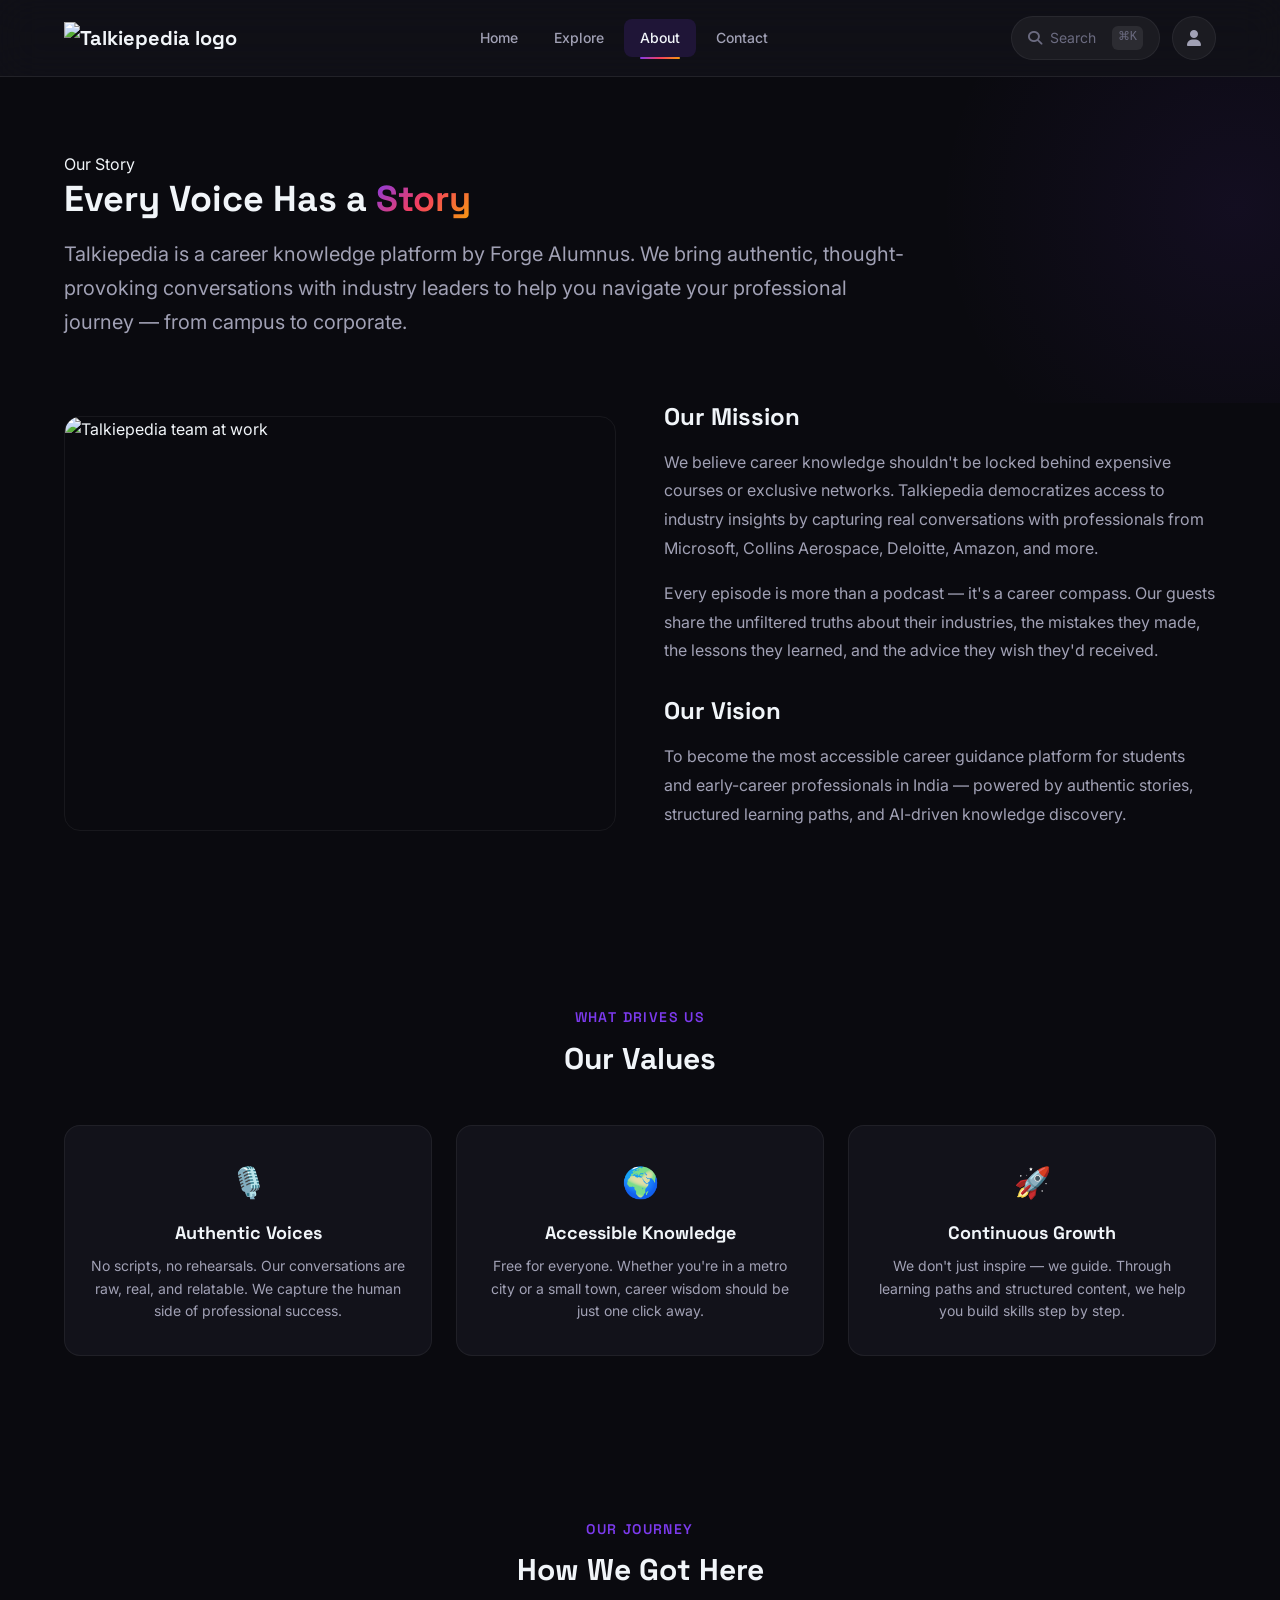
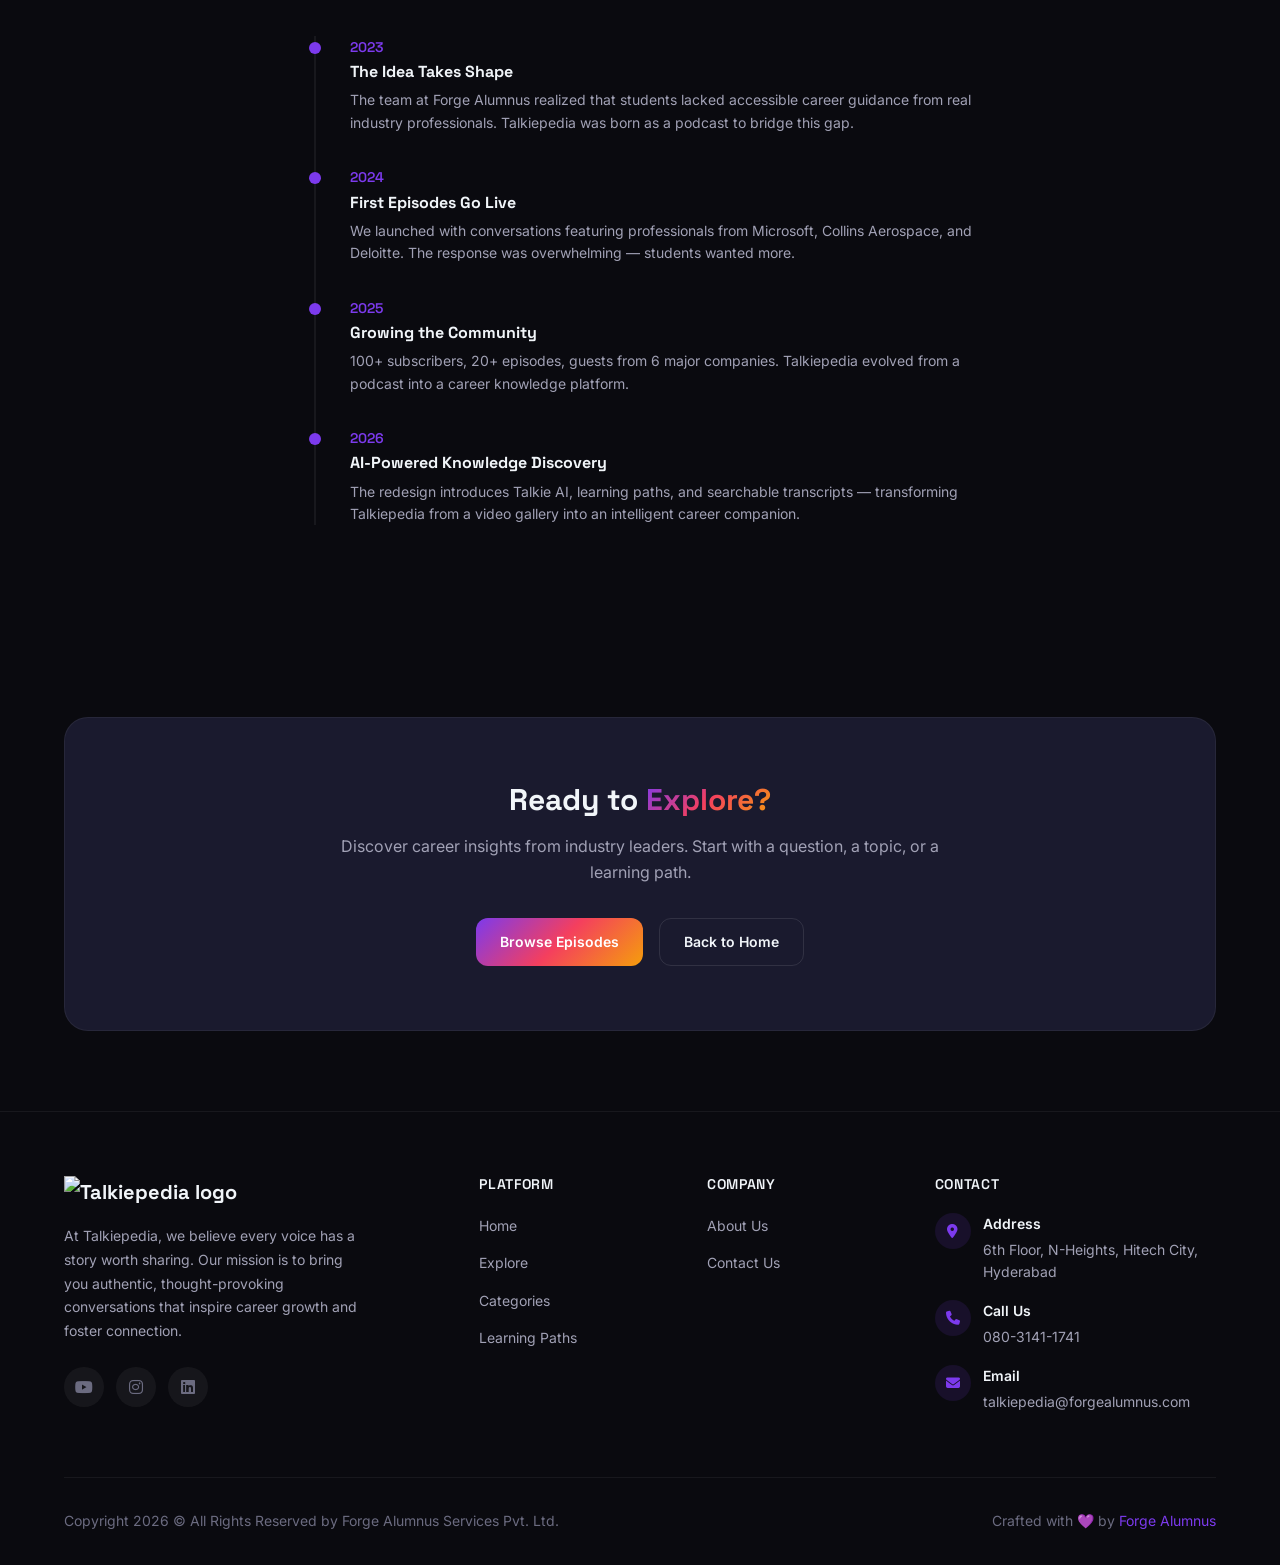
==== about.html @ c6d3da63 "Talkiepedia Redesign - Final Enhancements" ====
<!DOCTYPE html>
<html lang="en">
<head>
  <meta charset="UTF-8">
  <meta name="viewport" content="width=device-width, initial-scale=1.0">
  <meta name="color-scheme" content="dark">
  <meta name="description" content="About Talkiepedia — Our mission to unlock career knowledge through authentic conversations with industry leaders.">
  <title>About Us — Talkiepedia</title>
  <link rel="icon" href="https://talkiepedia.forgealumnus.com/image/fav.png" type="image/png">
  <link rel="stylesheet" href="css/style.css">
  <link rel="stylesheet" href="https://cdnjs.cloudflare.com/ajax/libs/font-awesome/6.5.2/css/all.min.css">
  <style>
    /* About-specific styles */
    .about-hero {
      position: relative;
      padding: var(--space-20) 0 var(--space-16);
      overflow: hidden;
    }
    .about-hero::before {
      content: '';
      position: absolute;
      top: -50%;
      right: -20%;
      width: 600px;
      height: 600px;
      background: radial-gradient(circle, rgba(124,58,237,0.08) 0%, transparent 70%);
      border-radius: 50%;
      pointer-events: none;
    }
    .about-hero h1 {
      font-size: var(--text-4xl);
      margin-bottom: var(--space-4);
    }
    .about-hero .about-lead {
      font-size: var(--text-xl);
      color: var(--text-secondary);
      max-width: var(--content-max);
      line-height: 1.7;
    }

    .about-content {
      display: grid;
      grid-template-columns: 1fr 1fr;
      gap: var(--space-12);
      align-items: center;
    }
    .about-image {
      border-radius: var(--radius-xl);
      overflow: hidden;
      border: 1px solid var(--border-subtle);
    }
    .about-image img {
      width: 100%;
      height: 100%;
      object-fit: cover;
      aspect-ratio: 4/3;
    }
    .about-text h2 {
      font-size: var(--text-2xl);
      margin-bottom: var(--space-4);
    }
    .about-text p {
      color: var(--text-secondary);
      line-height: 1.8;
      margin-bottom: var(--space-4);
    }

    .values-grid {
      display: grid;
      grid-template-columns: repeat(3, 1fr);
      gap: var(--space-6);
    }
    .value-card {
      background: var(--bg-surface);
      border: 1px solid var(--border-subtle);
      border-radius: var(--radius-xl);
      padding: var(--space-8) var(--space-6);
      text-align: center;
      transition: all var(--duration-normal) var(--ease-out);
    }
    .value-card:hover {
      border-color: var(--border-medium);
      transform: translateY(-4px);
      box-shadow: var(--shadow-lg);
    }
    .value-icon {
      font-size: var(--text-3xl);
      margin-bottom: var(--space-4);
    }
    .value-card h3 {
      font-size: var(--text-lg);
      margin-bottom: var(--space-3);
    }
    .value-card p {
      font-size: var(--text-sm);
      color: var(--text-secondary);
      line-height: 1.6;
    }

    .timeline {
      position: relative;
      max-width: 700px;
      margin: 0 auto;
    }
    .timeline::before {
      content: '';
      position: absolute;
      left: 24px;
      top: 0;
      bottom: 0;
      width: 2px;
      background: var(--border-subtle);
    }
    .timeline-item {
      display: flex;
      gap: var(--space-6);
      margin-bottom: var(--space-8);
      position: relative;
    }
    .timeline-dot {
      width: 12px;
      height: 12px;
      border-radius: var(--radius-full);
      background: var(--accent-primary);
      flex-shrink: 0;
      margin-top: 6px;
      position: relative;
      left: 19px;
      z-index: 1;
    }
    .timeline-content {
      padding-left: var(--space-6);
    }
    .timeline-year {
      font-family: var(--font-heading);
      font-size: var(--text-sm);
      font-weight: 600;
      color: var(--accent-primary);
      margin-bottom: var(--space-1);
    }
    .timeline-content h4 {
      font-size: var(--text-base);
      margin-bottom: var(--space-2);
    }
    .timeline-content p {
      font-size: var(--text-sm);
      color: var(--text-secondary);
      line-height: 1.6;
    }

    @media (max-width: 768px) {
      .about-content { grid-template-columns: 1fr; }
      .values-grid { grid-template-columns: 1fr; }
      .about-hero h1 { font-size: var(--text-3xl); }
    }
  </style>
</head>
<body>

  <a href="#main-content" class="skip-link">Skip to main content</a>

  <!-- NAVBAR -->
  <nav class="navbar" role="navigation" aria-label="Main navigation">
    <div class="container">
      <a href="index.html" class="navbar-logo" aria-label="Talkiepedia Home">
        <img src="https://talkiepedia.forgealumnus.com/image/logo.png" alt="Talkiepedia logo">
      </a>
      <div class="navbar-links" id="navLinks" role="menubar">
        <a href="index.html" role="menuitem">Home</a>
        <a href="explore.html" role="menuitem">Explore</a>
        <a href="about.html" class="active" role="menuitem">About</a>
        <a href="contact.html" role="menuitem">Contact</a>
      </div>
      <div class="navbar-right">
        <button class="navbar-search-btn" id="navSearchBtn" aria-label="Open AI Search">
          <i class="fa-solid fa-magnifying-glass" aria-hidden="true"></i>
          <span class="search-btn-text">Search</span>
          <kbd aria-hidden="true">⌘K</kbd>
        </button>
        <button class="navbar-profile" aria-label="User Profile">
          <i class="fa-solid fa-user" aria-hidden="true"></i>
        </button>
        <button class="navbar-toggle" id="navToggle" aria-label="Toggle navigation menu" aria-expanded="false">
          <span></span>
        </button>
      </div>
    </div>
  </nav>
  <div class="mobile-overlay" id="mobileOverlay"></div>
  <div class="navbar-spacer"></div>

  <!-- MAIN -->
  <main id="main-content">

    <!-- About Hero -->
    <section class="about-hero">
      <div class="container reveal">
        <span class="section-label">Our Story</span>
        <h1>Every Voice Has a <span class="text-gradient">Story</span></h1>
        <p class="about-lead">
          Talkiepedia is a career knowledge platform by Forge Alumnus. We bring authentic, thought-provoking conversations with industry leaders to help you navigate your professional journey — from campus to corporate.
        </p>
      </div>
    </section>

    <!-- Mission & Vision -->
    <section class="section" style="padding-top: 0;">
      <div class="container">
        <div class="about-content reveal">
          <div class="about-image">
            <img src="https://talkiepedia.forgealumnus.com/image/aboutus.jpg" alt="Talkiepedia team at work" loading="lazy">
          </div>
          <div class="about-text">
            <h2>Our Mission</h2>
            <p>
              We believe career knowledge shouldn't be locked behind expensive courses or exclusive networks. Talkiepedia democratizes access to industry insights by capturing real conversations with professionals from Microsoft, Collins Aerospace, Deloitte, Amazon, and more.
            </p>
            <p>
              Every episode is more than a podcast — it's a career compass. Our guests share the unfiltered truths about their industries, the mistakes they made, the lessons they learned, and the advice they wish they'd received.
            </p>
            <h2 style="margin-top: var(--space-8);">Our Vision</h2>
            <p>
              To become the most accessible career guidance platform for students and early-career professionals in India — powered by authentic stories, structured learning paths, and AI-driven knowledge discovery.
            </p>
          </div>
        </div>
      </div>
    </section>

    <!-- Values -->
    <section class="section">
      <div class="container">
        <div class="section-header reveal">
          <span class="section-label">What Drives Us</span>
          <h2>Our Values</h2>
        </div>
        <div class="values-grid reveal-stagger">
          <div class="value-card reveal">
            <div class="value-icon">🎙️</div>
            <h3>Authentic Voices</h3>
            <p>No scripts, no rehearsals. Our conversations are raw, real, and relatable. We capture the human side of professional success.</p>
          </div>
          <div class="value-card reveal">
            <div class="value-icon">🌍</div>
            <h3>Accessible Knowledge</h3>
            <p>Free for everyone. Whether you're in a metro city or a small town, career wisdom should be just one click away.</p>
          </div>
          <div class="value-card reveal">
            <div class="value-icon">🚀</div>
            <h3>Continuous Growth</h3>
            <p>We don't just inspire — we guide. Through learning paths and structured content, we help you build skills step by step.</p>
          </div>
        </div>
      </div>
    </section>

    <!-- Journey Timeline -->
    <section class="section">
      <div class="container">
        <div class="section-header reveal">
          <span class="section-label">Our Journey</span>
          <h2>How We Got Here</h2>
        </div>
        <div class="timeline reveal">
          <div class="timeline-item">
            <div class="timeline-dot"></div>
            <div class="timeline-content">
              <div class="timeline-year">2023</div>
              <h4>The Idea Takes Shape</h4>
              <p>The team at Forge Alumnus realized that students lacked accessible career guidance from real industry professionals. Talkiepedia was born as a podcast to bridge this gap.</p>
            </div>
          </div>
          <div class="timeline-item">
            <div class="timeline-dot"></div>
            <div class="timeline-content">
              <div class="timeline-year">2024</div>
              <h4>First Episodes Go Live</h4>
              <p>We launched with conversations featuring professionals from Microsoft, Collins Aerospace, and Deloitte. The response was overwhelming — students wanted more.</p>
            </div>
          </div>
          <div class="timeline-item">
            <div class="timeline-dot"></div>
            <div class="timeline-content">
              <div class="timeline-year">2025</div>
              <h4>Growing the Community</h4>
              <p>100+ subscribers, 20+ episodes, guests from 6 major companies. Talkiepedia evolved from a podcast into a career knowledge platform.</p>
            </div>
          </div>
          <div class="timeline-item">
            <div class="timeline-dot"></div>
            <div class="timeline-content">
              <div class="timeline-year">2026</div>
              <h4>AI-Powered Knowledge Discovery</h4>
              <p>The redesign introduces Talkie AI, learning paths, and searchable transcripts — transforming Talkiepedia from a video gallery into an intelligent career companion.</p>
            </div>
          </div>
        </div>
      </div>
    </section>

    <!-- CTA -->
    <section class="section">
      <div class="container">
        <div class="newsletter reveal">
          <h2>Ready to <span class="text-gradient">Explore?</span></h2>
          <p>Discover career insights from industry leaders. Start with a question, a topic, or a learning path.</p>
          <div style="display: flex; gap: var(--space-4); justify-content: center; flex-wrap: wrap;">
            <a href="explore.html" class="btn btn-primary">Browse Episodes</a>
            <a href="index.html" class="btn btn-secondary">Back to Home</a>
          </div>
        </div>
      </div>
    </section>

  </main>

  <!-- FOOTER -->
  <footer class="footer" role="contentinfo">
    <div class="container">
      <div class="footer-grid">
        <div class="footer-brand">
          <a href="index.html" class="navbar-logo" aria-label="Talkiepedia Home">
            <img src="https://talkiepedia.forgealumnus.com/image/logo.png" alt="Talkiepedia logo">
          </a>
          <p>At Talkiepedia, we believe every voice has a story worth sharing. Our mission is to bring you authentic, thought-provoking conversations that inspire career growth and foster connection.</p>
          <div class="footer-social">
            <a href="https://www.youtube.com/@Talkiepedia" target="_blank" rel="noopener noreferrer" aria-label="YouTube">
              <i class="fa-brands fa-youtube" aria-hidden="true"></i>
            </a>
            <a href="https://www.instagram.com/talkiepedia/" target="_blank" rel="noopener noreferrer" aria-label="Instagram">
              <i class="fa-brands fa-instagram" aria-hidden="true"></i>
            </a>
            <a href="https://www.linkedin.com/in/dhananjay-dubey-35aa31169/" target="_blank" rel="noopener noreferrer" aria-label="LinkedIn">
              <i class="fa-brands fa-linkedin" aria-hidden="true"></i>
            </a>
          </div>
        </div>

        <div class="footer-column">
          <h5>Platform</h5>
          <ul>
            <li><a href="index.html">Home</a></li>
            <li><a href="explore.html">Explore</a></li>
            <li><a href="index.html#categories">Categories</a></li>
            <li><a href="index.html#learning-paths">Learning Paths</a></li>
          </ul>
        </div>

        <div class="footer-column">
          <h5>Company</h5>
          <ul>
            <li><a href="about.html">About Us</a></li>
            <li><a href="contact.html">Contact Us</a></li>
          </ul>
        </div>

        <div class="footer-column">
          <h5>Contact</h5>
          <div class="footer-contact-item">
            <div class="footer-contact-icon"><i class="fa-solid fa-location-dot" aria-hidden="true"></i></div>
            <div class="footer-contact-text">
              <span>Address</span>
              <a href="https://www.google.com/maps/search/6th+floor,+N-heights,+Hitech-City,+Hyderabad" target="_blank" rel="noopener noreferrer">6th Floor, N-Heights, Hitech City, Hyderabad</a>
            </div>
          </div>
          <div class="footer-contact-item">
            <div class="footer-contact-icon"><i class="fa-solid fa-phone" aria-hidden="true"></i></div>
            <div class="footer-contact-text">
              <span>Call Us</span>
              <a href="tel:08031411741">080-3141-1741</a>
            </div>
          </div>
          <div class="footer-contact-item">
            <div class="footer-contact-icon"><i class="fa-solid fa-envelope" aria-hidden="true"></i></div>
            <div class="footer-contact-text">
              <span>Email</span>
              <a href="mailto:talkiepedia@forgealumnus.com">talkiepedia@forgealumnus.com</a>
            </div>
          </div>
        </div>
      </div>

      <div class="footer-bottom">
        <p>Copyright 2026 © All Rights Reserved by Forge Alumnus Services Pvt. Ltd.</p>
        <p>Crafted with 💜 by <a href="https://portfolio.forgealumnus.com" target="_blank" rel="noopener noreferrer" style="color:var(--accent-primary);">Forge Alumnus</a></p>
      </div>
    </div>
  </footer>

  <!-- Talkie AI Overlay -->
  <div class="talkie-overlay" id="talkieOverlay" role="dialog" aria-modal="true" aria-label="Talkie AI Search">
    <button class="talkie-close" id="talkieClose" aria-label="Close search">
      <i class="fa-solid fa-xmark" aria-hidden="true"></i>
    </button>
    <div class="talkie-search-container">
      <input type="text" class="talkie-search-input" id="talkieInput" placeholder="Ask anything about careers..." aria-label="Search" autocomplete="off">
    </div>
    <div class="talkie-suggestions" id="talkieSuggestions">
      <h4>💡 Try asking</h4>
      <div class="trending-questions" style="justify-content:center;">
        <button class="trending-chip" data-query="How do I crack Microsoft interviews?">How do I crack Microsoft interviews?</button>
        <button class="trending-chip" data-query="What's it like working in aerospace?">What's it like working in aerospace?</button>
      </div>
    </div>
    <div class="talkie-results" id="talkieResults" style="display:none;"></div>
    <div class="talkie-related" id="talkieRelated" style="display:none;"></div>
  </div>

  <script src="js/main.js"></script>
</body>
</html>
---- css/style.css ----
/* ============================================================
   TALKIEPEDIA — Design System
   An AI-Powered Career Knowledge Platform
   ============================================================ */

/* --- Google Fonts --- */
@import url('https://fonts.googleapis.com/css2?family=Inter:wght@300;400;500;600;700&family=Space+Grotesk:wght@400;500;600;700&display=swap');

/* ============================================================
   1. Design Tokens
   ============================================================ */
:root {
  /* Colors — Surfaces */
  --bg-primary:       #0a0a0f;
  --bg-surface:       #12121a;
  --bg-elevated:      #1a1a2e;
  --bg-hover:         #22223a;

  /* Colors — Accents */
  --accent-primary:   #7c3aed;
  --accent-secondary: #f43f5e;
  --accent-warm:      #f59e0b;
  --accent-gradient:  linear-gradient(135deg, #7c3aed, #f43f5e, #f59e0b);
  --accent-gradient-subtle: linear-gradient(135deg, rgba(124,58,237,0.15), rgba(244,63,94,0.08));

  /* Colors — Text */
  --text-primary:     #f1f5f9;
  --text-secondary:   #a1a1b5;
  --text-muted:       #6b6b80;

  /* Colors — Borders & Glass */
  --border-subtle:    rgba(255,255,255,0.06);
  --border-medium:    rgba(255,255,255,0.10);
  --glass-bg:         rgba(18,18,26,0.80);
  --glass-border:     rgba(255,255,255,0.08);

  /* Colors — Semantic */
  --success:          #22c55e;
  --warning:          #f59e0b;
  --error:            #ef4444;

  /* Typography */
  --font-heading:     'Space Grotesk', system-ui, sans-serif;
  --font-body:        'Inter', system-ui, sans-serif;

  /* Type Scale */
  --text-xs:    0.75rem;
  --text-sm:    0.875rem;
  --text-base:  1rem;
  --text-lg:    1.125rem;
  --text-xl:    1.25rem;
  --text-2xl:   1.5rem;
  --text-3xl:   1.875rem;
  --text-4xl:   2.25rem;
  --text-5xl:   3rem;
  --text-6xl:   3.75rem;

  /* Spacing */
  --space-1:  0.25rem;
  --space-2:  0.5rem;
  --space-3:  0.75rem;
  --space-4:  1rem;
  --space-5:  1.25rem;
  --space-6:  1.5rem;
  --space-8:  2rem;
  --space-10: 2.5rem;
  --space-12: 3rem;
  --space-16: 4rem;
  --space-20: 5rem;
  --space-24: 6rem;

  /* Radius */
  --radius-sm:   0.375rem;
  --radius-md:   0.5rem;
  --radius-lg:   0.75rem;
  --radius-xl:   1rem;
  --radius-2xl:  1.5rem;
  --radius-full: 9999px;

  /* Shadows (elevation) */
  --shadow-sm:   0 1px 2px rgba(0,0,0,0.3);
  --shadow-md:   0 4px 12px rgba(0,0,0,0.4);
  --shadow-lg:   0 8px 24px rgba(0,0,0,0.5);
  --shadow-glow: 0 0 20px rgba(124,58,237,0.15);

  /* Transitions */
  --ease-out:  cubic-bezier(0.16, 1, 0.3, 1);
  --ease-in-out: cubic-bezier(0.4, 0, 0.2, 1);
  --duration-fast:   150ms;
  --duration-normal: 250ms;
  --duration-slow:   400ms;

  /* Layout */
  --container-max: 1200px;
  --content-max:   65ch;

  color-scheme: dark;
}

/* ============================================================
   2. Reset & Base
   ============================================================ */
*,
*::before,
*::after {
  box-sizing: border-box;
  margin: 0;
  padding: 0;
}

html {
  scroll-behavior: smooth;
  -webkit-text-size-adjust: 100%;
  text-size-adjust: 100%;
}

body {
  font-family: var(--font-body);
  font-size: var(--text-base);
  line-height: 1.6;
  color: var(--text-primary);
  background-color: var(--bg-primary);
  -webkit-font-smoothing: antialiased;
  -moz-osx-font-smoothing: grayscale;
  overflow-x: hidden;
}

img, video, svg {
  display: block;
  max-width: 100%;
  height: auto;
}

a {
  color: inherit;
  text-decoration: none;
}

button {
  font: inherit;
  cursor: pointer;
  border: none;
  background: none;
  color: inherit;
}

ul, ol {
  list-style: none;
}

/* ============================================================
   3. Accessibility
   ============================================================ */

/* Skip to content */
.skip-link {
  position: absolute;
  top: -100%;
  left: var(--space-4);
  z-index: 10000;
  padding: var(--space-3) var(--space-6);
  background: var(--accent-primary);
  color: white;
  font-weight: 600;
  border-radius: var(--radius-md);
  transition: top var(--duration-fast) var(--ease-out);
}
.skip-link:focus {
  top: var(--space-4);
}

/* Focus ring — never hidden */
:focus-visible {
  outline: 2px solid var(--accent-primary);
  outline-offset: 2px;
}

/* Reduced motion */
@media (prefers-reduced-motion: reduce) {
  *, *::before, *::after {
    animation-duration: 0.01ms !important;
    animation-iteration-count: 1 !important;
    transition-duration: 0.01ms !important;
    scroll-behavior: auto !important;
  }
}

/* Screen reader only */
.sr-only {
  position: absolute;
  width: 1px;
  height: 1px;
  padding: 0;
  margin: -1px;
  overflow: hidden;
  clip: rect(0,0,0,0);
  white-space: nowrap;
  border: 0;
}

/* High contrast */
@media (prefers-contrast: more) {
  :root {
    --border-subtle: rgba(255,255,255,0.20);
    --border-medium: rgba(255,255,255,0.30);
    --text-secondary: #c8c8d8;
  }
}

/* ============================================================
   4. Layout
   ============================================================ */
.container {
  width: 100%;
  max-width: var(--container-max);
  margin: 0 auto;
  padding: 0 var(--space-6);
}

.section {
  padding: var(--space-20) 0;
}

.section-header {
  text-align: center;
  margin-bottom: var(--space-12);
}

.section-header .section-label {
  display: inline-block;
  font-family: var(--font-heading);
  font-size: var(--text-sm);
  font-weight: 600;
  letter-spacing: 0.1em;
  text-transform: uppercase;
  color: var(--accent-primary);
  margin-bottom: var(--space-3);
}

.section-header h2 {
  font-family: var(--font-heading);
  font-size: var(--text-3xl);
  font-weight: 700;
  color: var(--text-primary);
  line-height: 1.2;
}

.section-header p {
  max-width: var(--content-max);
  margin: var(--space-4) auto 0;
  color: var(--text-secondary);
  font-size: var(--text-lg);
}

/* Grid helpers */
.grid {
  display: grid;
  gap: var(--space-6);
}
.grid-2 { grid-template-columns: repeat(2, 1fr); }
.grid-3 { grid-template-columns: repeat(3, 1fr); }
.grid-4 { grid-template-columns: repeat(4, 1fr); }

@media (max-width: 1024px) {
  .grid-3, .grid-4 { grid-template-columns: repeat(2, 1fr); }
}
@media (max-width: 768px) {
  .grid-2, .grid-3, .grid-4 { grid-template-columns: 1fr; }
}

/* ============================================================
   5. Typography
   ============================================================ */
h1, h2, h3, h4, h5, h6 {
  font-family: var(--font-heading);
  font-weight: 700;
  line-height: 1.2;
  color: var(--text-primary);
}

h1 { font-size: var(--text-5xl); }
h2 { font-size: var(--text-3xl); }
h3 { font-size: var(--text-2xl); }
h4 { font-size: var(--text-xl); }

.text-gradient {
  background: var(--accent-gradient);
  -webkit-background-clip: text;
  background-clip: text;
  -webkit-text-fill-color: transparent;
}

.text-secondary { color: var(--text-secondary); }
.text-muted     { color: var(--text-muted); }
.text-accent    { color: var(--accent-primary); }

/* ============================================================
   6. Navbar
   ============================================================ */
.navbar {
  position: fixed;
  top: 0;
  left: 0;
  right: 0;
  z-index: 1000;
  padding: var(--space-4) 0;
  background: var(--glass-bg);
  backdrop-filter: blur(20px);
  -webkit-backdrop-filter: blur(20px);
  border-bottom: 1px solid var(--glass-border);
  transition: background var(--duration-normal) var(--ease-out);
}

.navbar .container {
  display: flex;
  align-items: center;
  justify-content: space-between;
  gap: var(--space-8);
}

.navbar-logo {
  display: flex;
  align-items: center;
  gap: var(--space-3);
  font-family: var(--font-heading);
  font-size: var(--text-xl);
  font-weight: 700;
  flex-shrink: 0;
}

.navbar-logo img {
  height: 32px;
  width: auto;
}

.navbar-links {
  display: flex;
  align-items: center;
  gap: var(--space-1);
}

.navbar-links a {
  position: relative;
  padding: var(--space-2) var(--space-4);
  font-size: var(--text-sm);
  font-weight: 500;
  color: var(--text-secondary);
  border-radius: var(--radius-md);
  transition: color var(--duration-fast), background var(--duration-fast);
}

.navbar-links a:hover {
  color: var(--text-primary);
  background: rgba(255,255,255,0.05);
}

.navbar-links a.active {
  color: var(--text-primary);
  background: rgba(124, 58, 237, 0.15);
}

.navbar-links a.active::after {
  content: '';
  position: absolute;
  bottom: -2px;
  left: var(--space-4);
  right: var(--space-4);
  height: 2px;
  background: var(--accent-gradient);
  border-radius: var(--radius-full);
}


.navbar-right {
  display: flex;
  align-items: center;
  gap: var(--space-3);
}

.navbar-profile {
  display: flex;
  align-items: center;
  justify-content: center;
  width: 44px;
  height: 44px;
  border-radius: var(--radius-full);
  background: rgba(255,255,255,0.05);
  border: 1px solid var(--border-subtle);
  color: var(--text-secondary);
  cursor: pointer;
  transition: all var(--duration-fast);
  flex-shrink: 0;
  padding: 0;
  overflow: hidden;
}

.navbar-profile:hover {
  border-color: var(--accent-primary);
  color: var(--text-primary);
}

.navbar-profile img {
  width: 100%;
  height: 100%;
  object-fit: cover;
}

.navbar-search-btn {
  display: flex;
  align-items: center;
  gap: var(--space-2);
  padding: var(--space-2) var(--space-4);
  background: rgba(255,255,255,0.05);
  border: 1px solid var(--border-subtle);
  border-radius: var(--radius-full);
  color: var(--text-muted);
  font-size: var(--text-sm);
  transition: all var(--duration-fast);
  min-width: 44px;
  min-height: 44px;
  justify-content: center;
}

.navbar-search-btn:hover {
  border-color: var(--accent-primary);
  color: var(--text-primary);
}

.navbar-search-btn kbd {
  font-size: var(--text-xs);
  padding: 2px 6px;
  background: rgba(255,255,255,0.08);
  border-radius: var(--radius-sm);
  margin-left: var(--space-2);
}

/* Mobile nav toggle */
.navbar-toggle {
  display: none;
  padding: var(--space-2);
  min-width: 44px;
  min-height: 44px;
  align-items: center;
  justify-content: center;
}

.navbar-toggle span {
  display: block;
  width: 20px;
  height: 2px;
  background: var(--text-primary);
  position: relative;
  transition: background var(--duration-fast);
}
.navbar-toggle span::before,
.navbar-toggle span::after {
  content: '';
  position: absolute;
  left: 0;
  width: 100%;
  height: 2px;
  background: var(--text-primary);
  transition: transform var(--duration-normal) var(--ease-out);
}
.navbar-toggle span::before { top: -6px; }
.navbar-toggle span::after  { top: 6px; }

.navbar-toggle.active span { background: transparent; }
.navbar-toggle.active span::before { transform: rotate(45deg) translate(4px, 4px); }
.navbar-toggle.active span::after  { transform: rotate(-45deg) translate(4px, -4px); }

@media (max-width: 768px) {
  .navbar-toggle { display: flex; }
  .navbar-links {
    position: fixed;
    top: 0;
    right: -100%;
    width: 280px;
    height: 100dvh;
    flex-direction: column;
    align-items: flex-start;
    padding: var(--space-20) var(--space-6) var(--space-6);
    background: var(--bg-surface);
    border-left: 1px solid var(--border-subtle);
    transition: right var(--duration-slow) var(--ease-out);
    gap: var(--space-6);
    z-index: 999;
  }
  .navbar-links.open { right: 0; }
  .navbar-links a {
    width: 100%;
    padding: var(--space-3) var(--space-4);
    font-size: var(--text-base);
  }
  .navbar-search-btn kbd,
  .hero-search-input kbd {
    display: none;
  }
  .footer-column a {
    padding: var(--space-2) 0;
    display: inline-block;
  }
  
  .category-scroll {
    justify-content: flex-start;
  }
  .mobile-overlay {
    position: fixed;
    inset: 0;
    background: rgba(0,0,0,0.5);
    opacity: 0;
    pointer-events: none;
    transition: opacity var(--duration-normal);
    z-index: 998;
  }
  .mobile-overlay.active {
    opacity: 1;
    pointer-events: all;
  }
}

/* Spacer for fixed navbar */
.navbar-spacer {
  height: 72px;
}

/* ============================================================
   7. Hero Section
   ============================================================ */
.hero {
  position: relative;
  display: flex;
  flex-direction: column;
  align-items: center;
  justify-content: center;
  min-height: 85vh;
  padding: var(--space-24) var(--space-6) var(--space-16);
  text-align: center;
  overflow: hidden;
}

.hero-bg {
  position: absolute;
  inset: 0;
  z-index: 0;
}

.hero-bg img {
  width: 100%;
  height: 100%;
  object-fit: cover;
  opacity: 0.25;
}

.hero-bg::after {
  content: '';
  position: absolute;
  inset: 0;
  background: linear-gradient(
    to bottom,
    rgba(10,10,15,0.5) 0%,
    rgba(10,10,15,0.7) 50%,
    var(--bg-primary) 100%
  );
}

.hero-content {
  position: relative;
  z-index: 1;
  max-width: 800px;
  margin: 0 auto;
}

.hero-content h1 {
  font-size: var(--text-5xl);
  margin-bottom: var(--space-4);
  letter-spacing: -0.02em;
}

.hero-content .hero-subtitle {
  font-size: var(--text-xl);
  color: var(--text-secondary);
  margin-bottom: var(--space-10);
  max-width: var(--content-max);
  margin-inline: auto;
}

/* Hero search bar */
.hero-search {
  width: 100%;
  max-width: 640px;
  margin: 0 auto var(--space-8);
}

.hero-search-input {
  display: flex;
  align-items: center;
  gap: var(--space-3);
  width: 100%;
  padding: var(--space-4) var(--space-6);
  background: var(--bg-elevated);
  border: 1px solid var(--border-medium);
  border-radius: var(--radius-2xl);
  cursor: pointer;
  transition: all var(--duration-normal) var(--ease-out);
  min-height: 56px;
}

.hero-search-input:hover,
.hero-search-input:focus-within {
  border-color: var(--accent-primary);
  box-shadow: 0 0 0 2px var(--accent-primary);
}

.hero-search-input .search-icon {
  color: var(--accent-primary);
  font-size: var(--text-lg);
  flex-shrink: 0;
}

.hero-search-input .search-placeholder {
  flex: 1;
  text-align: left;
  color: var(--text-muted);
  font-size: var(--text-base);
}

.hero-search-input kbd {
  font-size: var(--text-xs);
  padding: 4px 8px;
  background: rgba(255,255,255,0.08);
  border: 1px solid var(--border-subtle);
  border-radius: var(--radius-sm);
  color: var(--text-muted);
}

/* Trending questions */
.trending-questions {
  display: flex;
  flex-wrap: wrap;
  justify-content: center;
  gap: var(--space-2);
  margin-bottom: var(--space-8);
}

.trending-chip {
  padding: var(--space-2) var(--space-4);
  background: rgba(255,255,255,0.04);
  border: 1px solid var(--border-subtle);
  border-radius: var(--radius-full);
  font-size: var(--text-sm);
  color: var(--text-secondary);
  cursor: pointer;
  transition: all var(--duration-fast);
  min-height: 36px;
  display: flex;
  align-items: center;
}

.trending-chip:hover {
  background: rgba(124,58,237,0.1);
  border-color: var(--accent-primary);
  color: var(--text-primary);
}

.hero-cta-secondary {
  display: inline-flex;
  align-items: center;
  gap: var(--space-2);
  color: var(--text-secondary);
  font-weight: 500;
  transition: color var(--duration-fast);
}
.hero-cta-secondary:hover { color: var(--text-primary); }

/* Hero stats bar */
.hero-stats {
  position: relative;
  z-index: 1;
  display: flex;
  justify-content: center;
  gap: var(--space-12);
  margin-top: var(--space-12);
}

.hero-stat {
  text-align: center;
}

.hero-stat .stat-number {
  font-family: var(--font-heading);
  font-size: var(--text-3xl);
  font-weight: 700;
  color: var(--text-primary);
}

.hero-stat .stat-label {
  font-size: var(--text-sm);
  color: var(--text-muted);
  margin-top: var(--space-1);
}

@media (max-width: 768px) {
  .hero {
    min-height: 70vh;
    padding: var(--space-16) var(--space-4) var(--space-10);
  }
  .hero-content h1 { font-size: var(--text-3xl); }
  .hero-content .hero-subtitle { font-size: var(--text-base); }
  .hero-stats { gap: var(--space-8); flex-wrap: wrap; }
  .hero-stat .stat-number { font-size: var(--text-2xl); }
}

/* ============================================================
   8. Buttons
   ============================================================ */
.btn {
  display: inline-flex;
  align-items: center;
  justify-content: center;
  gap: var(--space-2);
  padding: var(--space-3) var(--space-6);
  font-family: var(--font-body);
  font-size: var(--text-sm);
  font-weight: 600;
  border-radius: var(--radius-lg);
  transition: all var(--duration-normal) var(--ease-out);
  min-height: 44px;
  min-width: 44px;
  white-space: nowrap;
}

.btn-primary {
  background: var(--accent-gradient);
  color: white;
  border: none;
}
.btn-primary:hover {
  opacity: 0.9;
  transform: translateY(-1px);
  box-shadow: var(--shadow-md);
}

.btn-secondary {
  background: transparent;
  color: var(--text-primary);
  border: 1px solid var(--border-medium);
}
.btn-secondary:hover {
  background: rgba(255,255,255,0.05);
  border-color: var(--text-secondary);
}

.btn-ghost {
  background: transparent;
  color: var(--text-secondary);
  padding: var(--space-2) var(--space-3);
}
.btn-ghost:hover {
  color: var(--text-primary);
  background: rgba(255,255,255,0.05);
}

.btn-icon {
  padding: var(--space-2);
  border-radius: var(--radius-md);
}

/* ============================================================
   9. Podcast Cards
   ============================================================ */
.podcast-card {
  background: var(--bg-surface);
  border: 1px solid var(--border-subtle);
  border-radius: var(--radius-xl);
  overflow: hidden;
  transition: all var(--duration-normal) var(--ease-out);
  display: flex;
  flex-direction: column;
}

.podcast-card:hover {
  border-color: var(--border-medium);
  transform: translateY(-4px);
  box-shadow: var(--shadow-lg);
}

.podcast-card-thumb {
  position: relative;
  aspect-ratio: 16/9;
  overflow: hidden;
}

.podcast-card-thumb a {
  display: block;
  width: 100%;
  height: 100%;
}

.podcast-card-thumb img {
  width: 100%;
  height: 100%;
  object-fit: cover;
  transition: transform var(--duration-slow) var(--ease-out);
}

.podcast-card:hover .podcast-card-thumb img {
  transform: scale(1.05);
}

.podcast-card-play {
  position: absolute;
  inset: 0;
  display: flex;
  align-items: center;
  justify-content: center;
  background: rgba(0,0,0,0.3);
  opacity: 0;
  transition: opacity var(--duration-normal);
}

.podcast-card:hover .podcast-card-play {
  opacity: 1;
}

.podcast-card-play button {
  width: 56px;
  height: 56px;
  border-radius: var(--radius-full);
  background: var(--accent-gradient);
  color: white;
  font-size: var(--text-xl);
  display: flex;
  align-items: center;
  justify-content: center;
  transition: transform var(--duration-fast);
}

.podcast-card-play button:hover {
  transform: scale(1.1);
}

.podcast-card-body {
  padding: var(--space-5);
  display: flex;
  flex-direction: column;
  gap: var(--space-3);
  flex: 1;
}

/* Tags */
.tags {
  display: flex;
  flex-wrap: wrap;
  gap: var(--space-2);
}

.tag {
  padding: var(--space-1) var(--space-3);
  font-size: var(--text-xs);
  font-weight: 500;
  background: rgba(124,58,237,0.12);
  color: var(--accent-primary);
  border-radius: var(--radius-full);
}

.tag-secondary {
  background: rgba(255,255,255,0.05);
  color: var(--text-secondary);
}

.podcast-card-title {
  font-family: var(--font-heading);
  font-size: var(--text-lg);
  font-weight: 600;
  line-height: 1.3;
  color: var(--text-primary);
}

.podcast-card-title a {
  color: inherit;
  text-decoration: none;
  transition: color var(--duration-fast);
}

.podcast-card-title a:hover {
  color: var(--accent-primary);
}

.podcast-card-speaker {
  font-size: var(--text-sm);
  color: var(--text-secondary);
}

.podcast-card-speaker strong {
  color: var(--text-primary);
  font-weight: 500;
}

.podcast-card-summary {
  font-size: var(--text-sm);
  color: var(--text-muted);
  line-height: 1.5;
  display: -webkit-box;
  -webkit-line-clamp: 2;
  -webkit-box-orient: vertical;
  overflow: hidden;
}

.podcast-card-meta {
  display: flex;
  align-items: center;
  gap: var(--space-4);
  font-size: var(--text-xs);
  color: var(--text-muted);
  padding-top: var(--space-2);
  border-top: 1px solid var(--border-subtle);
  margin-top: auto;
}

.podcast-card-meta span {
  display: flex;
  align-items: center;
  gap: var(--space-1);
}

.podcast-card-actions {
  display: flex;
  justify-content: space-between;
  align-items: center;
  padding-top: var(--space-3);
}

.podcast-card-actions .btn {
  font-size: var(--text-xs);
  padding: var(--space-2) var(--space-3);
  min-height: 36px;
}

/* ============================================================
   10. Continue Listening
   ============================================================ */
.continue-listening {
  background: var(--bg-surface);
  border: 1px solid var(--border-subtle);
  border-radius: var(--radius-xl);
  padding: var(--space-5);
  display: flex;
  align-items: center;
  gap: var(--space-5);
  transition: all var(--duration-normal) var(--ease-out);
  cursor: pointer;
}

.continue-listening:hover {
  border-color: var(--border-medium);
  box-shadow: var(--shadow-md);
}

.continue-thumb {
  width: 120px;
  height: 68px;
  border-radius: var(--radius-md);
  overflow: hidden;
  flex-shrink: 0;
  position: relative;
}

.continue-thumb img {
  width: 100%;
  height: 100%;
  object-fit: cover;
}

.continue-info {
  flex: 1;
  min-width: 0;
}

.continue-info h4 {
  font-size: var(--text-base);
  font-weight: 600;
  margin-bottom: var(--space-1);
  white-space: nowrap;
  overflow: hidden;
  text-overflow: ellipsis;
}

.continue-info p {
  font-size: var(--text-sm);
  color: var(--text-muted);
}

.continue-progress {
  width: 100%;
  height: 3px;
  background: var(--bg-hover);
  border-radius: var(--radius-full);
  margin-top: var(--space-2);
  overflow: hidden;
}

.continue-progress-bar {
  height: 100%;
  background: var(--accent-gradient);
  border-radius: var(--radius-full);
  transition: width var(--duration-normal);
}

/* ============================================================
   11. Category Pills
   ============================================================ */
.category-scroll {
  display: flex;
  gap: var(--space-3);
  overflow-x: auto;
  padding-bottom: var(--space-3);
  scrollbar-width: none;
  justify-content: center;
}
.category-scroll::-webkit-scrollbar { display: none; }

.category-pill {
  padding: var(--space-3) var(--space-6);
  background: var(--bg-surface);
  border: 1px solid var(--border-subtle);
  border-radius: var(--radius-full);
  font-size: var(--text-sm);
  font-weight: 500;
  color: var(--text-secondary);
  white-space: nowrap;
  cursor: pointer;
  transition: all var(--duration-fast);
  min-height: 44px;
  display: flex;
  align-items: center;
}

.category-pill:hover,
.category-pill.active {
  background: rgba(124,58,237,0.12);
  border-color: var(--accent-primary);
  color: var(--accent-primary);
}

/* ============================================================
   12. Guest Cards
   ============================================================ */
.guest-card {
  display: flex;
  flex-direction: column;
  align-items: center;
  text-align: center;
  padding: var(--space-8) var(--space-5);
  background: var(--bg-surface);
  border: 1px solid var(--border-subtle);
  border-radius: var(--radius-xl);
  transition: all var(--duration-normal) var(--ease-out);
}

.guest-card:hover {
  border-color: var(--border-medium);
  transform: translateY(-4px);
  box-shadow: var(--shadow-lg);
}

.guest-avatar {
  width: 80px;
  height: 80px;
  border-radius: var(--radius-full);
  overflow: hidden;
  margin-bottom: var(--space-4);
  border: 2px solid var(--border-medium);
  transition: border-color var(--duration-normal);
}

.guest-card:hover .guest-avatar {
  border-color: var(--accent-primary);
}

.guest-avatar img {
  width: 100%;
  height: 100%;
  object-fit: cover;
}

.guest-name {
  font-family: var(--font-heading);
  font-size: var(--text-base);
  font-weight: 600;
  margin-bottom: var(--space-1);
}

.guest-company {
  font-size: var(--text-sm);
  color: var(--accent-primary);
  margin-bottom: var(--space-4);
}

.guest-social {
  display: flex;
  gap: var(--space-3);
}

.guest-social a {
  width: 36px;
  height: 36px;
  display: flex;
  align-items: center;
  justify-content: center;
  background: rgba(255,255,255,0.05);
  border-radius: var(--radius-full);
  color: var(--text-muted);
  font-size: var(--text-sm);
  transition: all var(--duration-fast);
}

.guest-social a:hover {
  background: var(--accent-primary);
  color: white;
}

/* ============================================================
   13. Learning Path Cards
   ============================================================ */
.path-card {
  background: var(--bg-surface);
  border: 1px solid var(--border-subtle);
  border-radius: var(--radius-xl);
  padding: var(--space-6);
  min-width: 320px;
  transition: all var(--duration-normal) var(--ease-out);
}

.path-card:hover {
  border-color: var(--border-medium);
  transform: translateY(-4px);
  box-shadow: var(--shadow-lg);
}

.path-icon {
  font-size: var(--text-2xl);
  margin-bottom: var(--space-4);
}

.path-card h4 {
  font-family: var(--font-heading);
  font-size: var(--text-lg);
  font-weight: 600;
  margin-bottom: var(--space-2);
}

.path-meta {
  display: flex;
  gap: var(--space-4);
  font-size: var(--text-xs);
  color: var(--text-muted);
  margin-bottom: var(--space-3);
}

.path-outcome {
  font-size: var(--text-sm);
  color: var(--text-secondary);
  font-style: italic;
  margin-bottom: var(--space-5);
  line-height: 1.5;
}

.path-progress-bar {
  width: 100%;
  height: 4px;
  background: var(--bg-hover);
  border-radius: var(--radius-full);
  overflow: hidden;
  margin-bottom: var(--space-4);
}

.path-progress-fill {
  height: 100%;
  background: var(--accent-gradient);
  border-radius: var(--radius-full);
}

.path-episodes {
  display: flex;
  flex-direction: column;
  gap: var(--space-3);
}

.path-episode {
  display: flex;
  align-items: flex-start;
  gap: var(--space-3);
  font-size: var(--text-sm);
}

.path-episode-status {
  flex-shrink: 0;
  width: 20px;
  height: 20px;
  border-radius: var(--radius-full);
  display: flex;
  align-items: center;
  justify-content: center;
  font-size: var(--text-xs);
  margin-top: 2px;
}

.path-episode-status.completed {
  background: var(--success);
  color: white;
}

.path-episode-status.current {
  background: var(--accent-primary);
  color: white;
}

.path-episode-status.pending {
  background: transparent;
  border: 2px solid rgba(255, 255, 255, 0.3);
  color: var(--text-muted);
}

.path-episode-info {
  flex: 1;
}

.path-episode-title {
  color: var(--text-primary);
  font-weight: 500;
}

.path-episode-milestone {
  color: var(--text-muted);
  font-size: var(--text-xs);
  margin-top: 2px;
}

/* Horizontal scroll container for paths */
.paths-scroll {
  display: flex;
  gap: var(--space-6);
  overflow-x: auto;
  padding-bottom: var(--space-4);
  scrollbar-width: none;
}
.paths-scroll::-webkit-scrollbar { display: none; }

/* ============================================================
   14. Newsletter Section
   ============================================================ */
.newsletter {
  background: var(--bg-elevated);
  border-radius: var(--radius-2xl);
  padding: var(--space-16) var(--space-8);
  text-align: center;
  border: 1px solid var(--border-subtle);
}

.newsletter h2 {
  margin-bottom: var(--space-4);
}

.newsletter p {
  max-width: var(--content-max);
  margin: 0 auto var(--space-8);
  color: var(--text-secondary);
}

.newsletter-form {
  display: flex;
  gap: var(--space-3);
  max-width: 480px;
  margin: 0 auto;
}

.newsletter-form input[type="email"] {
  flex: 1;
  padding: var(--space-3) var(--space-5);
  background: var(--bg-surface);
  border: 1px solid var(--border-medium);
  border-radius: var(--radius-lg);
  color: var(--text-primary);
  font-family: var(--font-body);
  font-size: var(--text-base);
  min-height: 48px;
  transition: border-color var(--duration-fast);
}

.newsletter-form input[type="email"]::placeholder {
  color: var(--text-muted);
}

.newsletter-form input[type="email"]:focus {
  border-color: var(--accent-primary);
  outline: none;
  box-shadow: 0 0 0 3px rgba(124,58,237,0.15);
}

@media (max-width: 768px) {
  .newsletter { padding: var(--space-10) var(--space-5); }
  .newsletter-form { flex-direction: column; }
}

/* ============================================================
   15. Footer
   ============================================================ */
.footer {
  border-top: 1px solid var(--border-subtle);
  padding: var(--space-16) 0 var(--space-8);
}

.footer-grid {
  display: grid;
  grid-template-columns: 2fr 1fr 1fr 1.5fr;
  gap: var(--space-10);
  margin-bottom: var(--space-12);
}

.footer-brand p {
  color: var(--text-secondary);
  font-size: var(--text-sm);
  line-height: 1.7;
  margin-top: var(--space-4);
  max-width: 300px;
}

.footer-social {
  display: flex;
  gap: var(--space-3);
  margin-top: var(--space-6);
}

.footer-social a {
  width: 40px;
  height: 40px;
  display: flex;
  align-items: center;
  justify-content: center;
  background: rgba(255,255,255,0.05);
  border-radius: var(--radius-full);
  color: var(--text-muted);
  transition: all var(--duration-fast);
}

.footer-social a:hover {
  background: var(--accent-primary);
  color: white;
}

.footer-column h5 {
  font-family: var(--font-heading);
  font-size: var(--text-sm);
  font-weight: 600;
  text-transform: uppercase;
  letter-spacing: 0.05em;
  color: var(--text-primary);
  margin-bottom: var(--space-5);
}

.footer-column ul {
  display: flex;
  flex-direction: column;
  gap: var(--space-3);
}

.footer-column a {
  font-size: var(--text-sm);
  color: var(--text-secondary);
  transition: color var(--duration-fast);
}

.footer-column a:hover {
  color: var(--accent-primary);
}

.footer-contact-item {
  display: flex;
  align-items: flex-start;
  gap: var(--space-3);
  margin-bottom: var(--space-4);
}

.footer-contact-icon {
  width: 36px;
  height: 36px;
  display: flex;
  align-items: center;
  justify-content: center;
  background: rgba(124,58,237,0.12);
  border-radius: var(--radius-full);
  color: var(--accent-primary);
  font-size: var(--text-sm);
  flex-shrink: 0;
}

.footer-contact-text {
  font-size: var(--text-sm);
}

.footer-contact-text span {
  display: block;
  font-weight: 600;
  color: var(--text-primary);
  margin-bottom: var(--space-1);
}

.footer-contact-text a {
  color: var(--text-secondary);
}

.footer-bottom {
  padding-top: var(--space-8);
  border-top: 1px solid var(--border-subtle);
  display: flex;
  justify-content: space-between;
  align-items: center;
  font-size: var(--text-sm);
  color: var(--text-muted);
}

@media (max-width: 1024px) {
  .footer-grid { grid-template-columns: 1fr 1fr; }
}
@media (max-width: 768px) {
  .footer-grid { grid-template-columns: 1fr; }
  .footer-bottom { flex-direction: column; gap: var(--space-3); text-align: center; }
}

/* ============================================================
   16. Talkie AI Search Overlay
   ============================================================ */
.talkie-overlay {
  position: fixed;
  inset: 0;
  z-index: 2000;
  display: flex;
  flex-direction: column;
  align-items: center;
  padding: var(--space-20) var(--space-6) var(--space-6);
  background: rgba(10,10,15,0.85);
  backdrop-filter: blur(24px);
  -webkit-backdrop-filter: blur(24px);
  opacity: 0;
  pointer-events: none;
  transition: opacity var(--duration-normal) var(--ease-out);
}

.talkie-overlay.active {
  opacity: 1;
  pointer-events: all;
}

.talkie-overlay .talkie-close {
  position: absolute;
  top: var(--space-6);
  right: var(--space-6);
  width: 44px;
  height: 44px;
  display: flex;
  align-items: center;
  justify-content: center;
  border-radius: var(--radius-full);
  color: var(--text-secondary);
  font-size: var(--text-xl);
  transition: all var(--duration-fast);
}

.talkie-overlay .talkie-close:hover {
  color: var(--text-primary);
  background: rgba(255,255,255,0.05);
}

.talkie-search-container {
  width: 100%;
  max-width: 640px;
  margin-bottom: var(--space-8);
}

.talkie-search-input {
  width: 100%;
  padding: var(--space-5) var(--space-6);
  background: var(--bg-elevated);
  border: 1px solid var(--border-medium);
  border-radius: var(--radius-2xl);
  color: var(--text-primary);
  font-family: var(--font-body);
  font-size: var(--text-lg);
  transition: border-color var(--duration-fast);
}

.talkie-search-input::placeholder {
  color: var(--text-muted);
}

.talkie-search-input:focus {
  outline: none;
  border-color: var(--accent-primary);
  box-shadow: var(--shadow-glow);
}

.talkie-results {
  width: 100%;
  max-width: 640px;
  display: flex;
  flex-direction: column;
  gap: var(--space-4);
  max-height: 60vh;
  overflow-y: auto;
  scrollbar-width: thin;
}

.talkie-result-card {
  background: var(--bg-surface);
  border: 1px solid var(--border-subtle);
  border-radius: var(--radius-xl);
  padding: var(--space-5);
  transition: all var(--duration-fast);
}

.talkie-result-card:hover {
  border-color: var(--border-medium);
}

.talkie-result-header {
  display: flex;
  justify-content: space-between;
  align-items: flex-start;
  margin-bottom: var(--space-3);
}

.talkie-result-title {
  font-family: var(--font-heading);
  font-size: var(--text-base);
  font-weight: 600;
}

.talkie-result-speaker {
  font-size: var(--text-sm);
  color: var(--text-secondary);
  margin-bottom: var(--space-3);
}

.talkie-result-timestamp {
  display: flex;
  align-items: center;
  gap: var(--space-2);
  font-size: var(--text-sm);
  color: var(--accent-primary);
  margin-bottom: var(--space-3);
}

.talkie-result-snippet {
  font-size: var(--text-sm);
  color: var(--text-secondary);
  line-height: 1.6;
  font-style: italic;
  margin-bottom: var(--space-4);
}

.talkie-result-actions {
  display: flex;
  gap: var(--space-3);
}

.talkie-related {
  width: 100%;
  max-width: 640px;
  margin-top: var(--space-6);
}

.talkie-related h4 {
  font-size: var(--text-sm);
  color: var(--text-muted);
  margin-bottom: var(--space-3);
}

.talkie-related-questions {
  display: flex;
  flex-direction: column;
  gap: var(--space-2);
}

.talkie-related-q {
  padding: var(--space-3) var(--space-4);
  background: rgba(255,255,255,0.03);
  border: 1px solid var(--border-subtle);
  border-radius: var(--radius-lg);
  font-size: var(--text-sm);
  color: var(--text-secondary);
  cursor: pointer;
  text-align: left;
  transition: all var(--duration-fast);
  min-height: 44px;
  display: flex;
  align-items: center;
}

.talkie-related-q:hover {
  background: rgba(124,58,237,0.08);
  border-color: var(--accent-primary);
  color: var(--text-primary);
}

/* Talkie suggestions (empty state) */
.talkie-suggestions {
  width: 100%;
  max-width: 640px;
}

.talkie-suggestions h4 {
  font-size: var(--text-sm);
  color: var(--text-muted);
  margin-bottom: var(--space-4);
  text-align: center;
}

/* ============================================================
   17. Episode Detail Page
   ============================================================ */
.episode-back {
  display: inline-flex;
  align-items: center;
  gap: var(--space-2);
  color: var(--text-secondary);
  font-size: var(--text-sm);
  margin-bottom: var(--space-6);
  transition: color var(--duration-fast);
}
.episode-back:hover { color: var(--text-primary); }

.episode-player {
  width: 100%;
  aspect-ratio: 16/9;
  border-radius: var(--radius-xl);
  overflow: hidden;
  margin-bottom: var(--space-8);
  background: var(--bg-surface);
}

.episode-player iframe {
  width: 100%;
  height: 100%;
  border: none;
}

.episode-header {
  margin-bottom: var(--space-8);
}

.episode-header h1 {
  font-size: var(--text-3xl);
  margin-bottom: var(--space-3);
}

.episode-header .episode-speaker {
  font-size: var(--text-lg);
  color: var(--text-secondary);
  margin-bottom: var(--space-4);
}

.episode-actions {
  display: flex;
  gap: var(--space-3);
  margin-top: var(--space-5);
}

/* Transcript */
.transcript-section {
  background: var(--bg-surface);
  border: 1px solid var(--border-subtle);
  border-radius: var(--radius-xl);
  padding: var(--space-6);
  margin-bottom: var(--space-8);
}

.transcript-header {
  display: flex;
  justify-content: space-between;
  align-items: center;
  margin-bottom: var(--space-5);
}

.transcript-header h3 {
  font-size: var(--text-xl);
}

.transcript-search {
  display: flex;
  align-items: center;
  gap: var(--space-2);
  padding: var(--space-2) var(--space-4);
  background: var(--bg-elevated);
  border: 1px solid var(--border-subtle);
  border-radius: var(--radius-lg);
  min-width: 200px;
}

.transcript-search input {
  background: transparent;
  border: none;
  color: var(--text-primary);
  font-size: var(--text-sm);
  width: 100%;
  outline: none;
}

.transcript-search input::placeholder {
  color: var(--text-muted);
}

.transcript-entries {
  display: flex;
  flex-direction: column;
  gap: var(--space-1);
}

.transcript-entry {
  display: flex;
  align-items: flex-start;
  gap: var(--space-4);
  padding: var(--space-3) var(--space-4);
  border-radius: var(--radius-md);
  transition: background var(--duration-fast);
  cursor: pointer;
}

.transcript-entry:hover {
  background: rgba(255,255,255,0.03);
}

.transcript-timestamp {
  font-family: var(--font-heading);
  font-size: var(--text-sm);
  color: var(--accent-primary);
  font-weight: 500;
  flex-shrink: 0;
  min-width: 50px;
}

.transcript-text {
  font-size: var(--text-sm);
  color: var(--text-secondary);
  line-height: 1.6;
}

.transcript-text mark {
  background: rgba(124,58,237,0.3);
  color: var(--text-primary);
  border-radius: 2px;
  padding: 0 2px;
}

/* Related episodes */
.related-section h3 {
  font-size: var(--text-xl);
  margin-bottom: var(--space-6);
}

/* Guest bio in episode page */
.guest-bio {
  display: flex;
  gap: var(--space-6);
  padding: var(--space-6);
  background: var(--bg-surface);
  border: 1px solid var(--border-subtle);
  border-radius: var(--radius-xl);
}

.guest-bio-avatar {
  width: 80px;
  height: 80px;
  border-radius: var(--radius-full);
  overflow: hidden;
  flex-shrink: 0;
}

.guest-bio-avatar img {
  width: 100%;
  height: 100%;
  object-fit: cover;
}

.guest-bio-info h4 {
  margin-bottom: var(--space-1);
}

.guest-bio-info .guest-bio-company {
  color: var(--accent-primary);
  font-size: var(--text-sm);
  margin-bottom: var(--space-3);
}

.guest-bio-info p {
  color: var(--text-secondary);
  font-size: var(--text-sm);
  line-height: 1.6;
}

@media (max-width: 768px) {
  .guest-bio { flex-direction: column; align-items: center; text-align: center; }
}

/* ============================================================
   18. Explore Page
   ============================================================ */
.explore-controls {
  display: flex;
  justify-content: space-between;
  align-items: center;
  margin-bottom: var(--space-8);
  flex-wrap: wrap;
  gap: var(--space-4);
}

.explore-sort {
  display: flex;
  align-items: center;
  gap: var(--space-2);
}

.explore-sort select {
  padding: var(--space-2) var(--space-4);
  background: var(--bg-surface);
  border: 1px solid var(--border-subtle);
  border-radius: var(--radius-md);
  color: var(--text-primary);
  font-family: var(--font-body);
  font-size: var(--text-sm);
  min-height: 40px;
  cursor: pointer;
}

.explore-count {
  font-size: var(--text-sm);
  color: var(--text-muted);
}

/* ============================================================
   19. Partner Logos
   ============================================================ */
.partners-strip {
  display: flex;
  align-items: center;
  justify-content: center;
  gap: var(--space-12);
  flex-wrap: wrap;
  padding: var(--space-10) 0;
}

.partner-logo {
  height: 36px;
  width: auto;
  object-fit: contain;
  opacity: 0.6;
  filter: grayscale(100%);
  transition: all 300ms ease;
}

.partner-logo:hover {
  opacity: 1;
  filter: grayscale(0%);
  transform: translateY(-2px) scale(1.03);
}

/* ============================================================
   20. Scroll Reveal Animation
   ============================================================ */
.reveal {
  opacity: 0;
  transform: translateY(24px);
  transition: opacity 0.6s var(--ease-out), transform 0.6s var(--ease-out);
}

.reveal.visible {
  opacity: 1;
  transform: translateY(0);
}

/* Stagger children */
.reveal-stagger > .reveal:nth-child(1) { transition-delay: 0ms; }
.reveal-stagger > .reveal:nth-child(2) { transition-delay: 80ms; }
.reveal-stagger > .reveal:nth-child(3) { transition-delay: 160ms; }
.reveal-stagger > .reveal:nth-child(4) { transition-delay: 240ms; }
.reveal-stagger > .reveal:nth-child(5) { transition-delay: 320ms; }
.reveal-stagger > .reveal:nth-child(6) { transition-delay: 400ms; }

/* ============================================================
   21. Waveform decoration (hero only)
   ============================================================ */
.waveform {
  display: flex;
  align-items: center;
  justify-content: center;
  gap: 3px;
  height: 24px;
  margin-bottom: var(--space-6);
}

.waveform span {
  display: block;
  width: 3px;
  background: var(--accent-primary);
  border-radius: var(--radius-full);
  animation: waveform-pulse 1.2s ease-in-out infinite;
}

.waveform span:nth-child(1) { height: 8px;  animation-delay: 0s; }
.waveform span:nth-child(2) { height: 16px; animation-delay: 0.1s; }
.waveform span:nth-child(3) { height: 24px; animation-delay: 0.2s; }
.waveform span:nth-child(4) { height: 12px; animation-delay: 0.3s; }
.waveform span:nth-child(5) { height: 20px; animation-delay: 0.4s; }
.waveform span:nth-child(6) { height: 8px;  animation-delay: 0.5s; }
.waveform span:nth-child(7) { height: 16px; animation-delay: 0.6s; }

@keyframes waveform-pulse {
  0%, 100% { transform: scaleY(0.5); opacity: 0.5; }
  50%      { transform: scaleY(1);   opacity: 1; }
}

/* ============================================================
   22. Bookmark active state
   ============================================================ */
.btn-bookmark.active {
  color: var(--accent-warm);
}
.btn-bookmark.active i {
  font-weight: 900;
}

/* ============================================================
   23. Utility classes
   ============================================================ */
.flex { display: flex; }
.flex-col { flex-direction: column; }
.items-center { align-items: center; }
.justify-center { justify-content: center; }
.justify-between { justify-content: space-between; }
.gap-2 { gap: var(--space-2); }
.gap-3 { gap: var(--space-3); }
.gap-4 { gap: var(--space-4); }
.gap-6 { gap: var(--space-6); }
.gap-8 { gap: var(--space-8); }
.text-center { text-align: center; }
.w-full { width: 100%; }
.mt-4 { margin-top: var(--space-4); }
.mt-8 { margin-top: var(--space-8); }
.mb-4 { margin-bottom: var(--space-4); }
.mb-8 { margin-bottom: var(--space-8); }

/* ============================================================
   10. Mini Player
   ============================================================ */

.mini-player {
  position: fixed;
  bottom: 0;
  left: 0;
  width: 100%;
  height: 66px;
  background: rgba(10, 10, 12, 0.85);
  backdrop-filter: blur(16px);
  -webkit-backdrop-filter: blur(16px);
  border-top: 1px solid rgba(255, 255, 255, 0.08);
  box-shadow: 0 -4px 24px rgba(0, 0, 0, 0.4);
  z-index: 1000;
  display: flex;
  align-items: center;
  justify-content: space-between;
  padding: 0 var(--space-4);
  transform: translateY(100%);
  opacity: 0;
  transition: transform 250ms ease-out, opacity 250ms ease-out;
  border-radius: 12px 12px 0 0;
}

.mini-player.visible {
  transform: translateY(0);
  opacity: 1;
}

/* Player Sections */
.player-left, .player-right {
  flex: 1;
  display: flex;
  align-items: center;
  min-width: 0;
}
.player-right {
  justify-content: flex-end;
  gap: var(--space-8);
}

.player-center {
  flex: 2;
  display: flex;
  flex-direction: column;
  align-items: center;
  max-width: 600px;
  gap: 4px;
}

/* Left: Track Info */
.player-track-info {
  display: flex;
  align-items: center;
  gap: var(--space-3);
  overflow: hidden;
}
.player-art {
  width: 46px;
  height: 46px;
  border-radius: 6px;
  object-fit: cover;
  background: var(--surface-light);
  flex-shrink: 0;
  will-change: transform;
}

@keyframes artworkBreathe {
  0%, 100% { transform: scale(1); }
  50% { transform: scale(1.01); }
}

.player-art.is-playing {
  animation: artworkBreathe 4s ease-in-out infinite;
}
.player-meta {
  display: flex;
  flex-direction: column;
  overflow: hidden;
  justify-content: center;
}
.player-now-playing {
  font-size: 10px;
  color: var(--text-muted);
  font-weight: 600;
  text-transform: uppercase;
  letter-spacing: 0.5px;
  margin-bottom: 2px;
  display: flex;
  align-items: center;
  gap: 4px;
}
.player-title {
  font-weight: 600;
  font-size: var(--text-sm);
  color: var(--text-base);
  white-space: nowrap;
  overflow: hidden;
  text-overflow: ellipsis;
}
.player-speaker {
  font-size: var(--text-xs);
  color: var(--text-muted);
  white-space: nowrap;
  overflow: hidden;
  text-overflow: ellipsis;
}

/* Center: Controls */
.player-controls {
  display: flex;
  align-items: center;
  gap: var(--space-4);
}
.player-btn {
  background: transparent;
  border: none;
  color: var(--text-muted);
  cursor: pointer;
  display: flex;
  align-items: center;
  justify-content: center;
  width: 32px;
  height: 32px;
  border-radius: 50%;
  transition: all 0.2s ease;
}
.player-btn:hover {
  color: var(--text-base);
  transform: scale(1.1);
}
.player-btn:active {
  transform: scale(0.95);
}
.player-btn.play-pause {
  background: var(--text-base);
  color: var(--bg-default);
  width: 42px;
  height: 42px;
}
.player-btn.play-pause:hover {
  transform: scale(1.05);
  background: #ffffff;
}

/* Center: Progress */
.player-progress-container {
  display: flex;
  align-items: center;
  width: 100%;
  gap: var(--space-2);
}
.player-time {
  font-size: 11px;
  color: var(--text-muted);
  font-variant-numeric: tabular-nums;
  min-width: 40px;
}
.player-time.current {
  text-align: right;
}
.player-progress-bar {
  flex: 1;
  height: 3px;
  background: rgba(255, 255, 255, 0.1);
  border-radius: 2px;
  position: relative;
  cursor: pointer;
}
.player-progress-fill {
  position: absolute;
  top: 0;
  left: 0;
  height: 100%;
  background: var(--primary);
  border-radius: 2px;
  width: 0%;
  transition: width 0.1s linear;
}
.player-progress-bar:hover .player-progress-fill {
  background: var(--primary-light);
}
.player-progress-fill::after {
  content: '';
  position: absolute;
  right: -5px;
  top: 50%;
  transform: translateY(-50%) scale(1);
  width: 10px;
  height: 10px;
  background: #fff;
  border-radius: 50%;
  box-shadow: 0 1px 4px rgba(0, 0, 0, 0.3);
  opacity: 1;
  transition: transform 0.2s;
}
.player-progress-bar:hover .player-progress-fill::after {
  transform: translateY(-50%) scale(1.2);
}

/* Right: Actions */
.player-action-btn {
  background: transparent;
  border: none;
  color: var(--text-muted);
  cursor: pointer;
  width: 32px;
  height: 32px;
  display: flex;
  align-items: center;
  justify-content: center;
  border-radius: 4px;
  transition: all 0.2s ease;
}
.player-action-btn:hover {
  color: var(--text-base);
}

/* Mobile Responsiveness */
@media (max-width: 768px) {
  .mini-player {
    height: 64px;
    padding: 0 var(--space-3);
    border-radius: 0;
  }
  .player-right {
    display: none; /* Hide extra controls on mobile */
  }
  .player-center {
    flex: 0 0 auto;
  }
  .player-progress-container {
    position: absolute;
    bottom: 0;
    left: 0;
    width: 100%;
    gap: 0;
  }
  .player-time {
    display: none;
  }
  .player-progress-bar {
    height: 2px;
    border-radius: 0;
  }
  .player-progress-fill {
    border-radius: 0;
  }
  .player-progress-bar:hover .player-progress-fill::after {
    display: none;
  }
  .player-controls .player-btn:not(.play-pause) {
    display: none; /* Hide prev/next on mobile */
  }
}
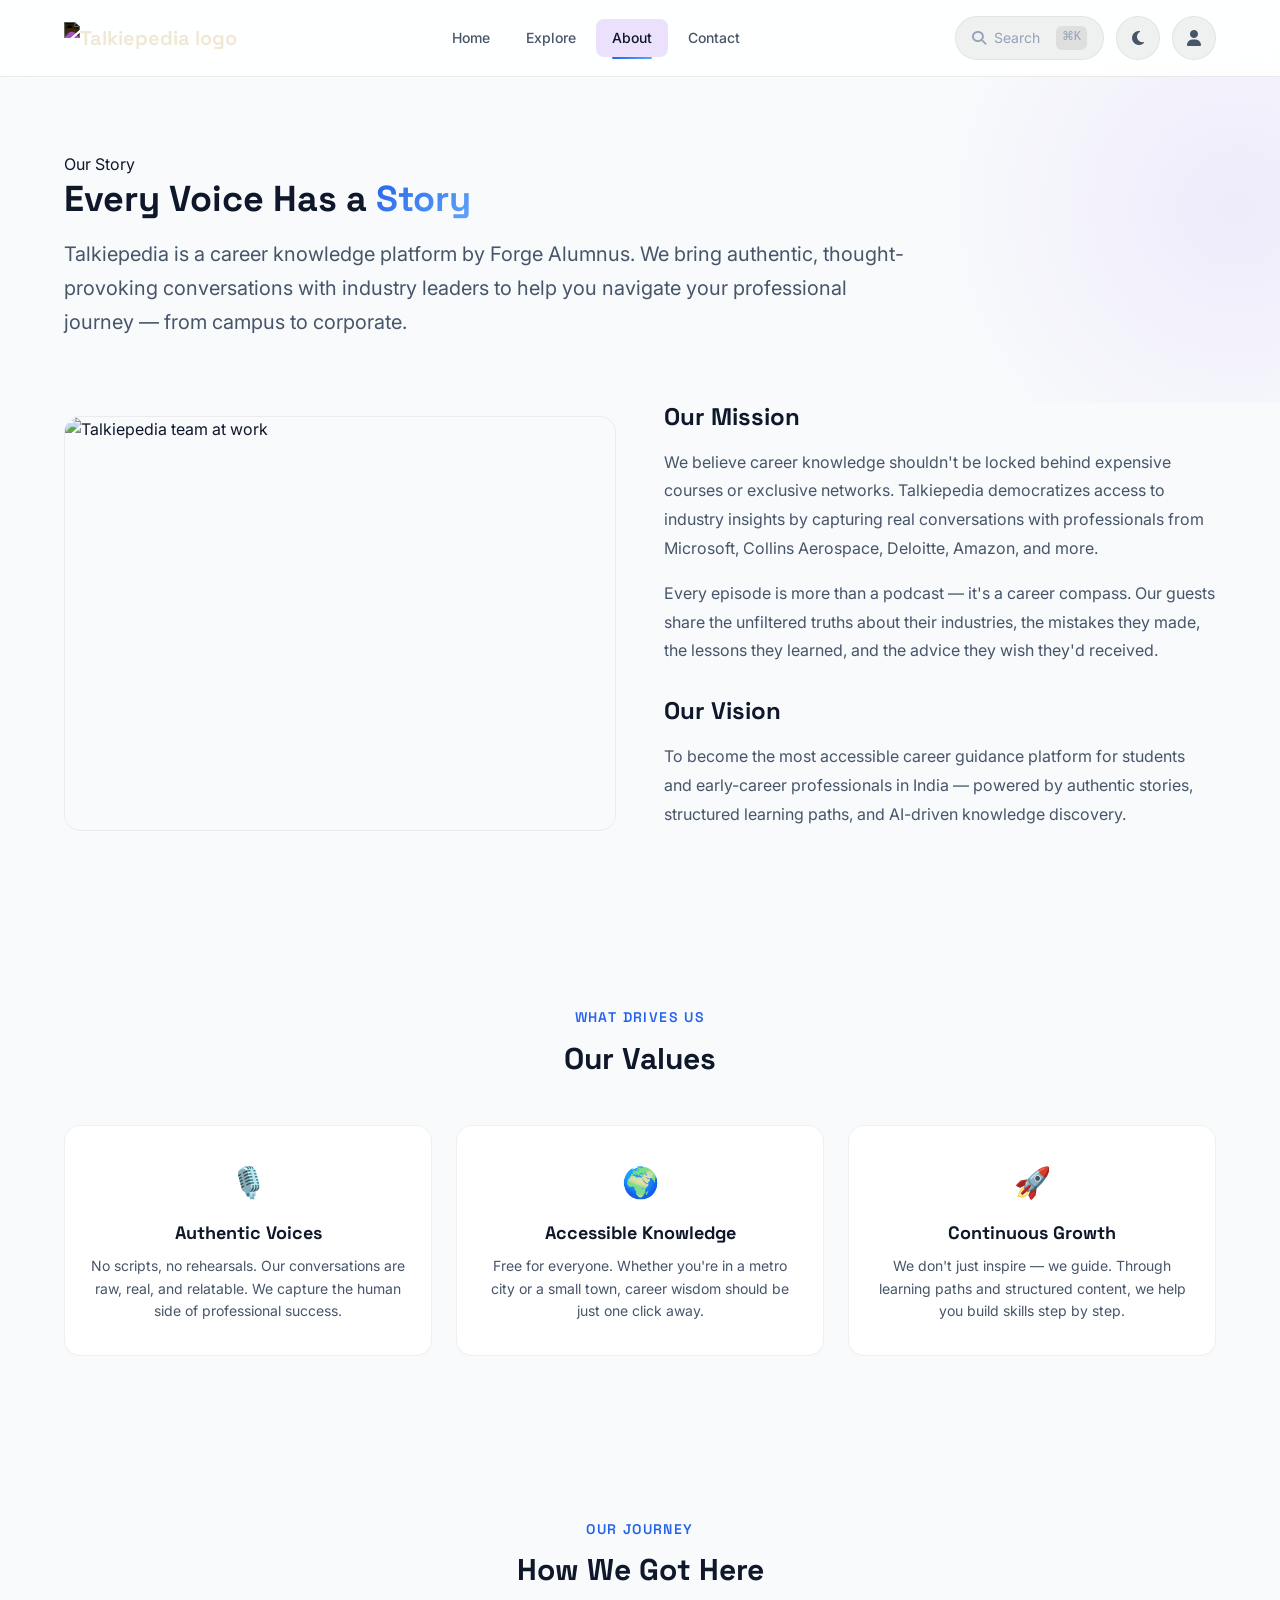
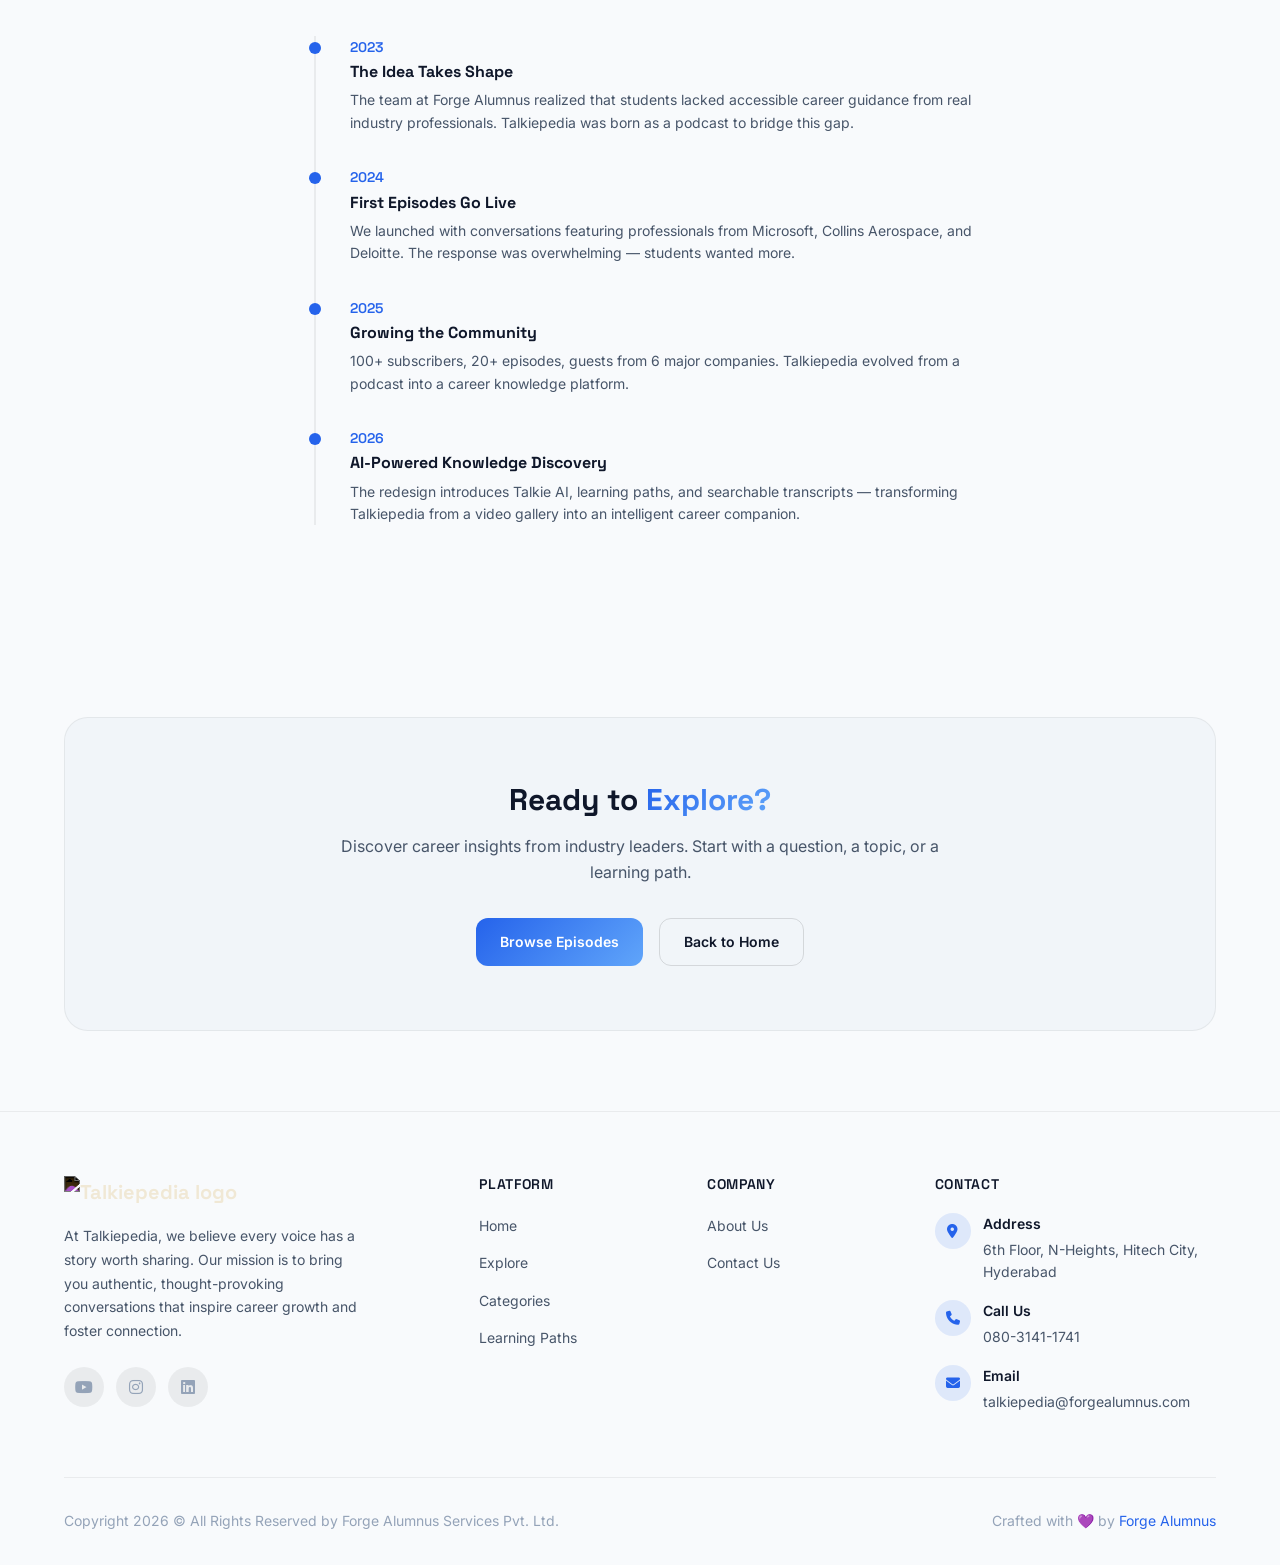
==== commit 4cc4f5e2: "feat: Add full Light/Dark Theme support, branding updates, and map embed" ====
--- a/about.html
+++ b/about.html
@@ -176,6 +176,9 @@
           <i class="fa-solid fa-magnifying-glass" aria-hidden="true"></i>
           <span class="search-btn-text">Search</span>
           <kbd aria-hidden="true">⌘K</kbd>
+        </button>
+        <button class="theme-toggle-btn" id="themeToggleBtn" aria-label="Toggle theme">
+          <i class="fa-solid fa-moon" aria-hidden="true"></i>
         </button>
         <button class="navbar-profile" aria-label="User Profile">
           <i class="fa-solid fa-user" aria-hidden="true"></i>
--- a/css/style.css
+++ b/css/style.css
@@ -10,34 +10,35 @@
    1. Design Tokens
    ============================================================ */
 :root {
+
   /* Colors — Surfaces */
-  --bg-primary:       #0a0a0f;
-  --bg-surface:       #12121a;
-  --bg-elevated:      #1a1a2e;
-  --bg-hover:         #22223a;
+  --bg-primary:       #f8fafc;
+  --bg-surface:       #ffffff;
+  --bg-elevated:      #f1f5f9;
+  --bg-hover:         #e2e8f0;
 
   /* Colors — Accents */
-  --accent-primary:   #7c3aed;
-  --accent-secondary: #f43f5e;
-  --accent-warm:      #f59e0b;
-  --accent-gradient:  linear-gradient(135deg, #7c3aed, #f43f5e, #f59e0b);
-  --accent-gradient-subtle: linear-gradient(135deg, rgba(124,58,237,0.15), rgba(244,63,94,0.08));
+  --accent-primary:   #2563EB;
+  --accent-secondary: #1D4ED8;
+  --accent-warm:      #60A5FA;
+  --accent-gradient:  linear-gradient(135deg, #2563EB, #60A5FA);
+  --accent-gradient-subtle: linear-gradient(135deg, rgba(37,99,235,0.10), rgba(96,165,250,0.05));
 
   /* Colors — Text */
-  --text-primary:     #f1f5f9;
-  --text-secondary:   #a1a1b5;
-  --text-muted:       #6b6b80;
+  --text-primary:     #0f172a;
+  --text-secondary:   #475569;
+  --text-muted:       #94a3b8;
 
   /* Colors — Borders & Glass */
-  --border-subtle:    rgba(255,255,255,0.06);
-  --border-medium:    rgba(255,255,255,0.10);
-  --glass-bg:         rgba(18,18,26,0.80);
-  --glass-border:     rgba(255,255,255,0.08);
+  --border-subtle:    rgba(0,0,0,0.06);
+  --border-medium:    rgba(0,0,0,0.12);
+  --glass-bg:         rgba(255,255,255,0.85);
+  --glass-border:     rgba(0,0,0,0.08);
 
   /* Colors — Semantic */
-  --success:          #22c55e;
-  --warning:          #f59e0b;
-  --error:            #ef4444;
+  --success:          #16a34a;
+  --warning:          #d97706;
+  --error:            #dc2626;
 
   /* Typography */
   --font-heading:     'Space Grotesk', system-ui, sans-serif;
@@ -78,10 +79,10 @@
   --radius-full: 9999px;
 
   /* Shadows (elevation) */
-  --shadow-sm:   0 1px 2px rgba(0,0,0,0.3);
-  --shadow-md:   0 4px 12px rgba(0,0,0,0.4);
-  --shadow-lg:   0 8px 24px rgba(0,0,0,0.5);
-  --shadow-glow: 0 0 20px rgba(124,58,237,0.15);
+  --shadow-sm:   0 1px 2px var(--shadow-color-sm);
+  --shadow-md:   0 4px 12px var(--shadow-color-md);
+  --shadow-lg:   0 8px 24px var(--shadow-color-lg);
+  --shadow-glow: 0 0 20px rgba(37,99,235,0.15);
 
   /* Transitions */
   --ease-out:  cubic-bezier(0.16, 1, 0.3, 1);
@@ -94,7 +95,136 @@
   --container-max: 1200px;
   --content-max:   65ch;
 
+  color-scheme: light;
+
+  /* Colors — Overlays */
+  --hero-overlay-1:    rgba(248, 250, 252, 0.5);
+  --hero-overlay-2:    rgba(248, 250, 252, 0.7);
+  --mini-player-bg:    rgba(255, 255, 255, 0.85);
+  --logo-filter:       invert(1) grayscale(100%);
+  --logo-filter-hover: invert(1) grayscale(100%);
+  --hero-img-opacity:  0.6;
+  --navbar-logo-filter: invert(1);
+  
+  --bg-overlay-subtle: rgba(0,0,0,0.03);
+  --bg-overlay-base:   rgba(0,0,0,0.04);
+  --bg-overlay-hover:  rgba(0,0,0,0.06);
+  --bg-overlay-active: rgba(0,0,0,0.08);
+  --bg-overlay-heavy:  rgba(0,0,0,0.1);
+  --border-strong:     rgba(0,0,0,0.2);
+  --shadow-color-sm:   rgba(0,0,0,0.05);
+  --shadow-color-md:   rgba(0,0,0,0.08);
+  --shadow-color-lg:   rgba(0,0,0,0.12);
+
+}
+
+[data-theme="dark"] {
+
+  /* Colors — Surfaces */
+  --bg-primary:       #0a0a0f;
+  --bg-surface:       #12121a;
+  --bg-elevated:      #1a1a2e;
+  --bg-hover:         #22223a;
+
+  /* Colors — Accents */
+  --accent-primary:   #2563EB;
+  --accent-secondary: #1D4ED8;
+  --accent-warm:      #60A5FA;
+  --accent-gradient:  linear-gradient(135deg, #2563EB, #60A5FA);
+  --accent-gradient-subtle: linear-gradient(135deg, rgba(37,99,235,0.15), rgba(96,165,250,0.08));
+
+  /* Colors — Text */
+  --text-primary:     #f1f5f9;
+  --text-secondary:   #a1a1b5;
+  --text-muted:       #6b6b80;
+
+  /* Colors — Borders & Glass */
+  --border-subtle:    rgba(255,255,255,0.06);
+  --border-medium:    rgba(255,255,255,0.10);
+  --glass-bg:         rgba(18,18,26,0.80);
+  --glass-border:     var(--bg-overlay-active);
+
+  /* Colors — Semantic */
+  --success:          #22c55e;
+  --warning:          #f59e0b;
+  --error:            #ef4444;
+
+  /* Typography */
+  --font-heading:     'Space Grotesk', system-ui, sans-serif;
+  --font-body:        'Inter', system-ui, sans-serif;
+
+  /* Type Scale */
+  --text-xs:    0.75rem;
+  --text-sm:    0.875rem;
+  --text-base:  1rem;
+  --text-lg:    1.125rem;
+  --text-xl:    1.25rem;
+  --text-2xl:   1.5rem;
+  --text-3xl:   1.875rem;
+  --text-4xl:   2.25rem;
+  --text-5xl:   3rem;
+  --text-6xl:   3.75rem;
+
+  /* Spacing */
+  --space-1:  0.25rem;
+  --space-2:  0.5rem;
+  --space-3:  0.75rem;
+  --space-4:  1rem;
+  --space-5:  1.25rem;
+  --space-6:  1.5rem;
+  --space-8:  2rem;
+  --space-10: 2.5rem;
+  --space-12: 3rem;
+  --space-16: 4rem;
+  --space-20: 5rem;
+  --space-24: 6rem;
+
+  /* Radius */
+  --radius-sm:   0.375rem;
+  --radius-md:   0.5rem;
+  --radius-lg:   0.75rem;
+  --radius-xl:   1rem;
+  --radius-2xl:  1.5rem;
+  --radius-full: 9999px;
+
+  /* Shadows (elevation) */
+  --shadow-sm:   0 1px 2px var(--shadow-color-sm);
+  --shadow-md:   0 4px 12px var(--shadow-color-md);
+  --shadow-lg:   0 8px 24px var(--shadow-color-lg);
+  --shadow-glow: 0 0 20px rgba(37,99,235,0.15);
+
+  /* Transitions */
+  --ease-out:  cubic-bezier(0.16, 1, 0.3, 1);
+  --ease-in-out: cubic-bezier(0.4, 0, 0.2, 1);
+  --duration-fast:   150ms;
+  --duration-normal: 250ms;
+  --duration-slow:   400ms;
+
+  /* Layout */
+  --container-max: 1200px;
+  --content-max:   65ch;
+
   color-scheme: dark;
+
+  /* Colors — Overlays */
+  --hero-overlay-1:    rgba(10, 10, 15, 0.5);
+  --hero-overlay-2:    rgba(10, 10, 15, 0.7);
+  --mini-player-bg:    rgba(10, 10, 12, 0.85);
+  --logo-filter:       grayscale(100%);
+  --logo-filter-hover: grayscale(0%);
+  --hero-img-opacity:  0.25;
+  --navbar-logo-filter: none;
+  
+  --bg-overlay-subtle: rgba(255,255,255,0.03);
+  --bg-overlay-base:   rgba(255,255,255,0.04);
+  --bg-overlay-hover:  rgba(255,255,255,0.05);
+  --bg-overlay-active: rgba(255,255,255,0.08);
+  --bg-overlay-heavy:  rgba(255,255,255,0.1);
+  --border-strong:     rgba(255,255,255,0.3);
+  --shadow-color-sm:   rgba(0,0,0,0.3);
+  --shadow-color-md:   rgba(0,0,0,0.4);
+  --shadow-color-lg:   rgba(0,0,0,0.5);
+
 }
 
 /* ============================================================
@@ -331,6 +461,7 @@
 .navbar-logo img {
   height: 32px;
   width: auto;
+  filter: var(--navbar-logo-filter, none);
 }
 
 .navbar-links {
@@ -351,7 +482,7 @@
 
 .navbar-links a:hover {
   color: var(--text-primary);
-  background: rgba(255,255,255,0.05);
+  background: var(--bg-overlay-hover);
 }
 
 .navbar-links a.active {
@@ -377,14 +508,36 @@
   gap: var(--space-3);
 }
 
-.navbar-profile {
+
+.theme-toggle-btn {
   display: flex;
   align-items: center;
   justify-content: center;
   width: 44px;
   height: 44px;
   border-radius: var(--radius-full);
-  background: rgba(255,255,255,0.05);
+  background: var(--bg-overlay-hover);
+  border: 1px solid var(--border-subtle);
+  color: var(--text-secondary);
+  cursor: pointer;
+  transition: all var(--duration-fast);
+  flex-shrink: 0;
+  padding: 0;
+}
+
+.theme-toggle-btn:hover {
+  border-color: var(--accent-primary);
+  color: var(--text-primary);
+}
+
+.navbar-profile {
+  display: flex;
+  align-items: center;
+  justify-content: center;
+  width: 44px;
+  height: 44px;
+  border-radius: var(--radius-full);
+  background: var(--bg-overlay-hover);
   border: 1px solid var(--border-subtle);
   color: var(--text-secondary);
   cursor: pointer;
@@ -410,7 +563,7 @@
   align-items: center;
   gap: var(--space-2);
   padding: var(--space-2) var(--space-4);
-  background: rgba(255,255,255,0.05);
+  background: var(--bg-overlay-hover);
   border: 1px solid var(--border-subtle);
   border-radius: var(--radius-full);
   color: var(--text-muted);
@@ -429,7 +582,7 @@
 .navbar-search-btn kbd {
   font-size: var(--text-xs);
   padding: 2px 6px;
-  background: rgba(255,255,255,0.08);
+  background: var(--bg-overlay-active);
   border-radius: var(--radius-sm);
   margin-left: var(--space-2);
 }
@@ -507,7 +660,7 @@
   .mobile-overlay {
     position: fixed;
     inset: 0;
-    background: rgba(0,0,0,0.5);
+    background: var(--shadow-color-lg);
     opacity: 0;
     pointer-events: none;
     transition: opacity var(--duration-normal);
@@ -549,7 +702,7 @@
   width: 100%;
   height: 100%;
   object-fit: cover;
-  opacity: 0.25;
+  opacity: var(--hero-img-opacity);
 }
 
 .hero-bg::after {
@@ -558,8 +711,8 @@
   inset: 0;
   background: linear-gradient(
     to bottom,
-    rgba(10,10,15,0.5) 0%,
-    rgba(10,10,15,0.7) 50%,
+    var(--hero-overlay-1) 0%,
+    var(--hero-overlay-2) 50%,
     var(--bg-primary) 100%
   );
 }
@@ -628,7 +781,7 @@
 .hero-search-input kbd {
   font-size: var(--text-xs);
   padding: 4px 8px;
-  background: rgba(255,255,255,0.08);
+  background: var(--bg-overlay-active);
   border: 1px solid var(--border-subtle);
   border-radius: var(--radius-sm);
   color: var(--text-muted);
@@ -645,7 +798,7 @@
 
 .trending-chip {
   padding: var(--space-2) var(--space-4);
-  background: rgba(255,255,255,0.04);
+  background: var(--bg-overlay-base);
   border: 1px solid var(--border-subtle);
   border-radius: var(--radius-full);
   font-size: var(--text-sm);
@@ -658,7 +811,7 @@
 }
 
 .trending-chip:hover {
-  background: rgba(124,58,237,0.1);
+  background: rgba(37,99,235,0.1);
   border-color: var(--accent-primary);
   color: var(--text-primary);
 }
@@ -747,7 +900,7 @@
   border: 1px solid var(--border-medium);
 }
 .btn-secondary:hover {
-  background: rgba(255,255,255,0.05);
+  background: var(--bg-overlay-hover);
   border-color: var(--text-secondary);
 }
 
@@ -758,7 +911,7 @@
 }
 .btn-ghost:hover {
   color: var(--text-primary);
-  background: rgba(255,255,255,0.05);
+  background: var(--bg-overlay-hover);
 }
 
 .btn-icon {
@@ -814,7 +967,7 @@
   display: flex;
   align-items: center;
   justify-content: center;
-  background: rgba(0,0,0,0.3);
+  background: var(--shadow-color-sm);
   opacity: 0;
   transition: opacity var(--duration-normal);
 }
@@ -859,13 +1012,13 @@
   padding: var(--space-1) var(--space-3);
   font-size: var(--text-xs);
   font-weight: 500;
-  background: rgba(124,58,237,0.12);
+  background: rgba(37,99,235,0.12);
   color: var(--accent-primary);
   border-radius: var(--radius-full);
 }
 
 .tag-secondary {
-  background: rgba(255,255,255,0.05);
+  background: var(--bg-overlay-hover);
   color: var(--text-secondary);
 }
 
@@ -1038,7 +1191,7 @@
 
 .category-pill:hover,
 .category-pill.active {
-  background: rgba(124,58,237,0.12);
+  background: rgba(37,99,235,0.12);
   border-color: var(--accent-primary);
   color: var(--accent-primary);
 }
@@ -1108,7 +1261,7 @@
   display: flex;
   align-items: center;
   justify-content: center;
-  background: rgba(255,255,255,0.05);
+  background: var(--bg-overlay-hover);
   border-radius: var(--radius-full);
   color: var(--text-muted);
   font-size: var(--text-sm);
@@ -1218,7 +1371,7 @@
 
 .path-episode-status.pending {
   background: transparent;
-  border: 2px solid rgba(255, 255, 255, 0.3);
+  border: 2px solid var(--border-strong);
   color: var(--text-muted);
 }
 
@@ -1295,7 +1448,7 @@
 .newsletter-form input[type="email"]:focus {
   border-color: var(--accent-primary);
   outline: none;
-  box-shadow: 0 0 0 3px rgba(124,58,237,0.15);
+  box-shadow: 0 0 0 3px rgba(37,99,235,0.15);
 }
 
 @media (max-width: 768px) {
@@ -1338,7 +1491,7 @@
   display: flex;
   align-items: center;
   justify-content: center;
-  background: rgba(255,255,255,0.05);
+  background: var(--bg-overlay-hover);
   border-radius: var(--radius-full);
   color: var(--text-muted);
   transition: all var(--duration-fast);
@@ -1388,7 +1541,7 @@
   display: flex;
   align-items: center;
   justify-content: center;
-  background: rgba(124,58,237,0.12);
+  background: rgba(37,99,235,0.12);
   border-radius: var(--radius-full);
   color: var(--accent-primary);
   font-size: var(--text-sm);
@@ -1469,7 +1622,7 @@
 
 .talkie-overlay .talkie-close:hover {
   color: var(--text-primary);
-  background: rgba(255,255,255,0.05);
+  background: var(--bg-overlay-hover);
 }
 
 .talkie-search-container {
@@ -1584,7 +1737,7 @@
 
 .talkie-related-q {
   padding: var(--space-3) var(--space-4);
-  background: rgba(255,255,255,0.03);
+  background: var(--bg-overlay-subtle);
   border: 1px solid var(--border-subtle);
   border-radius: var(--radius-lg);
   font-size: var(--text-sm);
@@ -1598,7 +1751,7 @@
 }
 
 .talkie-related-q:hover {
-  background: rgba(124,58,237,0.08);
+  background: rgba(37,99,235,0.08);
   border-color: var(--accent-primary);
   color: var(--text-primary);
 }
@@ -1727,7 +1880,7 @@
 }
 
 .transcript-entry:hover {
-  background: rgba(255,255,255,0.03);
+  background: var(--bg-overlay-subtle);
 }
 
 .transcript-timestamp {
@@ -1746,7 +1899,7 @@
 }
 
 .transcript-text mark {
-  background: rgba(124,58,237,0.3);
+  background: rgba(37,99,235,0.3);
   color: var(--text-primary);
   border-radius: 2px;
   padding: 0 2px;
@@ -1854,13 +2007,13 @@
   width: auto;
   object-fit: contain;
   opacity: 0.6;
-  filter: grayscale(100%);
+  filter: var(--logo-filter);
   transition: all 300ms ease;
 }
 
 .partner-logo:hover {
   opacity: 1;
-  filter: grayscale(0%);
+  filter: var(--logo-filter-hover);
   transform: translateY(-2px) scale(1.03);
 }
 
@@ -1959,10 +2112,10 @@
   left: 0;
   width: 100%;
   height: 66px;
-  background: rgba(10, 10, 12, 0.85);
+  background: var(--mini-player-bg);
   backdrop-filter: blur(16px);
   -webkit-backdrop-filter: blur(16px);
-  border-top: 1px solid rgba(255, 255, 255, 0.08);
+  border-top: 1px solid var(--bg-overlay-active);
   box-shadow: 0 -4px 24px rgba(0, 0, 0, 0.4);
   z-index: 1000;
   display: flex;
@@ -2115,7 +2268,7 @@
 .player-progress-bar {
   flex: 1;
   height: 3px;
-  background: rgba(255, 255, 255, 0.1);
+  background: var(--bg-overlay-heavy);
   border-radius: 2px;
   position: relative;
   cursor: pointer;
@@ -2206,3 +2359,8 @@
     display: none; /* Hide prev/next on mobile */
   }
 }
+
+/* Theme Switching Transition */
+.theme-transitioning, .theme-transitioning * {
+  transition: background-color 250ms ease, color 250ms ease, border-color 250ms ease, box-shadow 250ms ease !important;
+}
